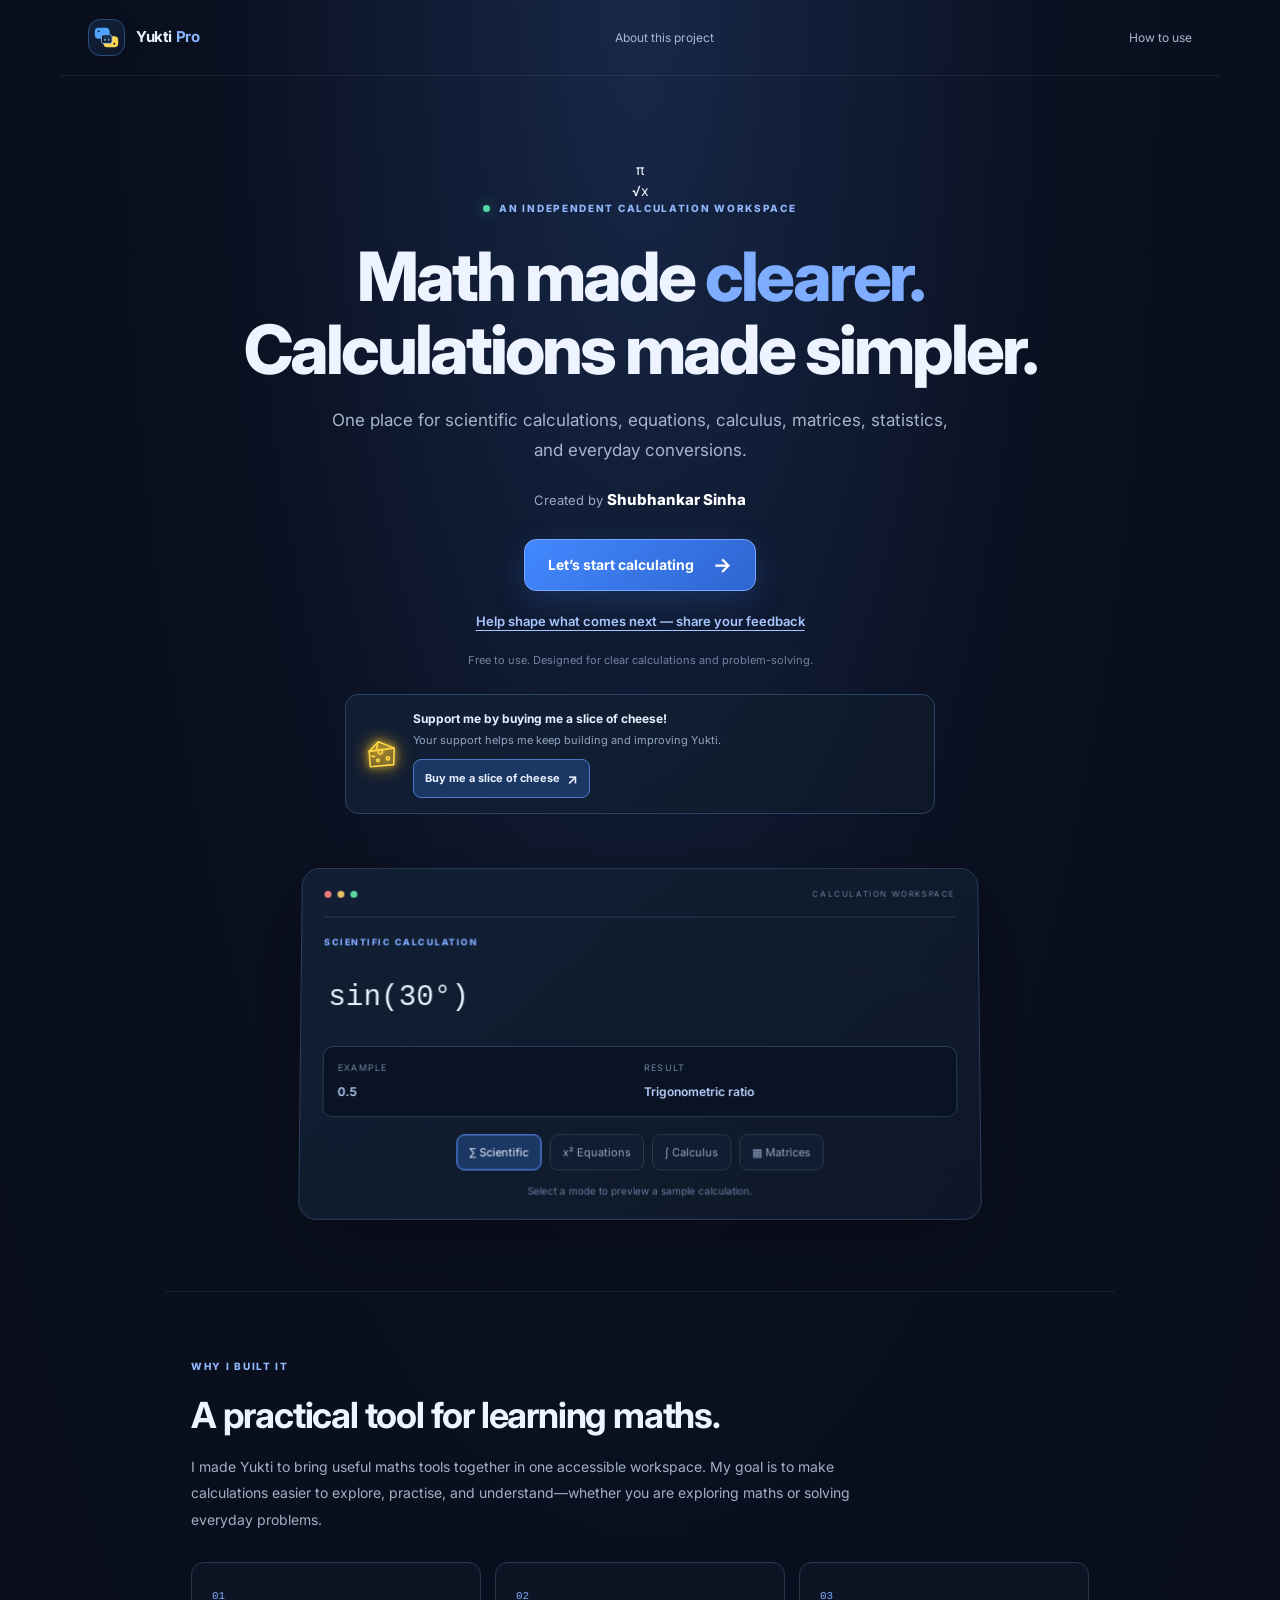
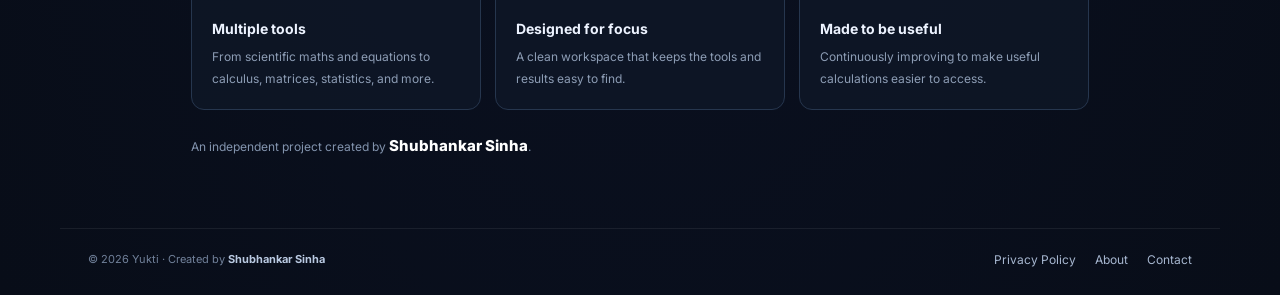
==== frontend/index.html @ e2b00ba2 "Rebrand website as Yukti" ====
<!doctype html>
<html lang="en">
<head>
<script async src="https://www.googletagmanager.com/gtm.js?id=GTM-MRTCPMST"></script>
<script>
  window.dataLayer = window.dataLayer || [];
  function gtag(){dataLayer.push(arguments);}
  gtag('js', new Date());
</script>

  <meta charset="utf-8">
  <meta name="viewport" content="width=device-width, initial-scale=1">
  <meta name="theme-color" content="#0b1020">
  <meta name="description" content="Yukti — a mathematics workspace with clear, step-by-step solutions.">
  <meta name="google-site-verification" content="RgC2Hb6HQYDUJrblJwoJY5KE3Y6QeeEOkPnwSNAw_0A" />
  <meta name="google-adsense-account" content="ca-pub-2614056710691283">
  <script async src="https://pagead2.googlesyndication.com/pagead/js/adsbygoogle.js?client=ca-pub-2614056710691283"
     crossorigin="anonymous"></script>
  <title>Yukti</title>
<script type="application/ld+json">
{
  "@context": "https://schema.org",
  "@type": "WebSite",
  "name": "Yukti",
  "alternateName": "Yukti",
  "url": "https://python-calculator-pro-site.onrender.com/"
}
</script>
  <link rel="stylesheet" href="./styles.css?v=feedback-1">
  <script src="./config.js" defer></script>
  <script src="./app.js?v=feedback-2" defer></script>
</head>
<body>
  <main class="home-page" id="home-page">
    <header class="home-nav">
      <a class="home-brand" href="#home-page" aria-label="Yukti home"><span class="home-brand-mark" aria-hidden="true"><svg viewBox="0 0 64 64" role="img"><path d="M12 7h18a10 10 0 0 1 10 10v8H26a6 6 0 0 0-6 6v4H12A10 10 0 0 1 2 25V17A10 10 0 0 1 12 7Z" fill="#4da3ff"/><circle cx="12" cy="16" r="2.4" fill="#0b1020"/><path d="M52 57H34a10 10 0 0 1-10-10v-8h14a6 6 0 0 0 6-6v-4h8a10 10 0 0 1 10 10v8a10 10 0 0 1-10 10Z" fill="#ffd34f"/><circle cx="52" cy="48" r="2.4" fill="#0b1020"/><rect x="19" y="25" width="27" height="22" rx="5" fill="#101b31" stroke="#8ac5ff" stroke-width="2"/><rect x="23" y="29" width="19" height="5" rx="1.5" fill="#19385d"/><path d="M26 38h4m-2-2v4m8-2h3m-1.5-1.5v3" stroke="#7ed8ff" stroke-width="1.8" stroke-linecap="round"/></svg></span><span>Yukti <b>Pro</b></span></a>
      <a class="home-nav-link" href="#about">About this project</a>
      <a class="home-nav-link" href="./how-to.html">How to use</a>
    </header>
    <section class="home-hero" aria-labelledby="home-title">
      <div class="home-orbit home-orbit-one" aria-hidden="true">π</div><div class="home-orbit home-orbit-two" aria-hidden="true">√x</div>
      <div class="home-eyebrow"><span></span> AN INDEPENDENT CALCULATION WORKSPACE</div>
      <h1 id="home-title">Math made <span>clearer.</span><br>Calculations made simpler.</h1>
      <p class="home-lead">One place for scientific calculations, equations, calculus, matrices, statistics, and everyday conversions.</p>
      <div class="home-creator">Created by <strong>Shubhankar Sinha</strong></div>
      <a class="home-start-button" href="#calculator" id="start-calculating">Let’s start calculating <span aria-hidden="true">→</span></a>
      <button class="home-feedback-link" type="button" data-open-feedback>Help shape what comes next — share your feedback</button>
      <p class="home-note">Free to use. Designed for clear calculations and problem-solving.</p>
      <aside class="home-support" aria-label="Support Yukti">
        <div class="support-symbol cheese-symbol" aria-hidden="true"><svg viewBox="0 0 64 64" focusable="false"><path d="M8 27 25 9l30 12-1 31-44 4-2-29Z"/><path d="m8 27 46-6M24 10l-2 12M13 36l5 1m15-9a4 4 0 1 0 0 .1m13 12a3 3 0 1 0 0 .1M27 44a2.5 2.5 0 1 0 0 .1"/></svg></div>
        <div><strong>Support me by buying me a slice of cheese!</strong><p>Your support helps me keep building and improving Yukti.</p><a class="support-link" href="https://buymeacoffee.com/Shubhankar_" target="_blank" rel="noopener noreferrer">Buy me a slice of cheese <span aria-hidden="true">↗</span></a></div>
      </aside>
      <div class="home-preview" aria-label="Examples of supported math tools">
        <div class="preview-top"><span></span><span></span><span></span><small>CALCULATION WORKSPACE</small></div>
        <div class="preview-mode-label" id="preview-mode-label">SCIENTIFIC CALCULATION</div>
        <div class="preview-equation" id="preview-equation" aria-live="polite">sin(30°)</div>
        <div class="preview-result"><span>EXAMPLE</span><span>RESULT</span><strong id="preview-answer">0.5</strong><strong id="preview-detail">Trigonometric ratio</strong></div>
        <div class="preview-tools" role="group" aria-label="Choose a maths example">
          <button type="button" class="preview-tool is-selected" data-preview="scientific" aria-pressed="true">∑ Scientific</button>
          <button type="button" class="preview-tool" data-preview="equations" aria-pressed="false">x² Equations</button>
          <button type="button" class="preview-tool" data-preview="calculus" aria-pressed="false">∫ Calculus</button>
          <button type="button" class="preview-tool" data-preview="matrices" aria-pressed="false">▦ Matrices</button>
        </div>
        <p class="preview-hint">Select a mode to preview a sample calculation.</p>
      </div>
    </section>
    <section class="home-about" id="about">
      <div class="home-section-label">WHY I BUILT IT</div>
      <h2>A practical tool for learning maths.</h2>
      <p>I made Yukti to bring useful maths tools together in one accessible workspace. My goal is to make calculations easier to explore, practise, and understand—whether you are exploring maths or solving everyday problems.</p>
      <div class="home-feature-row"><article><span>01</span><h3>Multiple tools</h3><p>From scientific maths and equations to calculus, matrices, statistics, and more.</p></article><article><span>02</span><h3>Designed for focus</h3><p>A clean workspace that keeps the tools and results easy to find.</p></article><article><span>03</span><h3>Made to be useful</h3><p>Continuously improving to make useful calculations easier to access.</p></article></div>
      <div class="home-author-note">An independent project created by <strong>Shubhankar Sinha</strong>.</div>
    </section>
    <footer class="home-footer"><span>© <span id="home-year">2026</span> Yukti · Created by <strong>Shubhankar Sinha</strong></span><nav aria-label="Site information"><a href="./privacy.html">Privacy Policy</a><a href="./about.html">About</a><a href="mailto:pythoncalculatorpro.contact@gmail.com">Contact</a></nav></footer>
  </main>
  <dialog class="feedback-dialog" id="feedback-dialog" aria-labelledby="feedback-title">
    <iframe name="feedback-submit-frame" id="feedback-submit-frame" title="Feedback submission" hidden></iframe>
    <form class="feedback-form" id="feedback-form" method="POST" action="https://formsubmit.co/shubhankarsinha24@gmail.com" target="feedback-submit-frame">
      <div class="feedback-dialog-heading">
        <div><p class="feedback-eyebrow">YOUR VOICE MATTERS</p><h2 id="feedback-title">Help make this calculator better.</h2><p>What worked well? What felt confusing? What should I improve next?</p></div>
        <button class="feedback-close" type="button" data-close-feedback aria-label="Close feedback form">×</button>
      </div>
      <label for="feedback-category">What is your feedback about?</label>
      <select id="feedback-category" name="category" required>
        <option value="General feedback">General feedback</option>
        <option value="Bug or calculation error">A bug or calculation error</option>
        <option value="Advanced Maths Studio">Advanced Maths Studio</option>
        <option value="Feature request">A feature I would like</option>
        <option value="Design and usability">Design or ease of use</option>
      </select>
      <label for="feedback-message">Your feedback</label>
      <textarea id="feedback-message" name="message" rows="5" maxlength="5000" placeholder="Tell me what happened or what would make the calculator more useful…" required></textarea>
      <label for="feedback-email">Your email (required, so I can follow up if needed)</label>
      <input id="feedback-email" name="email" type="email" maxlength="254" autocomplete="email" placeholder="you@example.com" required aria-required="true">
      <div class="feedback-honeypot" aria-hidden="true"><label for="feedback-company">Leave this field empty</label><input id="feedback-company" name="_honey" tabindex="-1" autocomplete="off">
      <input type="hidden" name="_subject" value="Yukti — feedback">
      <input type="hidden" name="_template" value="table">
      <input type="hidden" name="_captcha" value="false"></div>
      <p class="feedback-privacy">Your email is required so the project owner can contact you about a reported issue. Feedback is sent through FormSubmit to the project owner’s Gmail inbox. Please do not include passwords or sensitive personal information.</p>
      <p class="feedback-status" id="feedback-status" role="status" aria-live="polite"></p>
      <div class="feedback-actions"><button class="feedback-cancel" type="button" data-close-feedback>Cancel</button><button class="feedback-submit" type="submit">Send feedback <span aria-hidden="true">→</span></button></div>
    </form>
  </dialog>
  <div class="app-shell" id="calculator" aria-label="Calculator workspace">
    <div class="math-wallpaper" aria-hidden="true"><span>√2</span><span>π</span><span>∫ f(x) dx</span><span> E = mc²</span><span>∑ xᵢ</span><span>Δx → 0</span><span> a² + b²</span><span>∞</span><span>sin θ</span><span> lim</span><span>∂y/∂x</span><span>√(x² + 1)</span></div>
    <div class="mobile-scrim" data-close-drawer hidden></div>
    <aside class="sidebar" id="sidebar" aria-label="Calculator tools">
      <a class="brand" href="#" aria-label="Yukti dashboard">
        <span class="brand-mark" aria-hidden="true"><svg viewBox="0 0 64 64"><path d="M12 7h18a10 10 0 0 1 10 10v8H26a6 6 0 0 0-6 6v4H12A10 10 0 0 1 2 25V17A10 10 0 0 1 12 7Z" fill="#4da3ff"/><circle cx="12" cy="16" r="2.4" fill="#0b1020"/><path d="M52 57H34a10 10 0 0 1-10-10v-8h14a6 6 0 0 0 6-6v-4h8a10 10 0 0 1 10 10v8a10 10 0 0 1-10 10Z" fill="#ffd34f"/><circle cx="52" cy="48" r="2.4" fill="#0b1020"/><rect x="19" y="25" width="27" height="22" rx="5" fill="#101b31" stroke="#8ac5ff" stroke-width="2"/><rect x="23" y="29" width="19" height="5" rx="1.5" fill="#19385d"/><path d="M26 38h4m-2-2v4m8-2h3m-1.5-1.5v3" stroke="#7ed8ff" stroke-width="1.8" stroke-linecap="round"/></svg></span>
        <span class="brand-copy"><strong>Yukti</strong><small>MATH WORKSPACE</small></span>
      </a>
      <div class="nav-label">WORKSPACE</div>
      <nav class="tool-nav" aria-label="Calculator tools">
        <button class="nav-item is-active" type="button" data-tool="Scientific Calculator"><span class="nav-icon nav-icon-calculator" aria-hidden="true"><svg viewBox="0 0 24 24"><rect x="4" y="2.5" width="16" height="19" rx="3" fill="none" stroke="currentColor" stroke-width="1.7"/><rect x="7" y="5.5" width="10" height="4" rx="1" fill="currentColor" opacity=".25"/><path d="M8 13h2m-1-1v2m5-1h2M8 17h2m4 0h2" stroke="currentColor" stroke-width="1.6" stroke-linecap="round"/></svg></span><span>Scientific Calculator</span></button>
        <button class="nav-item" type="button" data-tool="Equations"><span class="nav-icon">x²</span><span>Equations</span></button>
        <button class="nav-item" type="button" data-tool="Advanced Maths Studio"><span class="nav-icon">⌁</span><span>Advanced Maths Studio</span></button>
        <button class="nav-item" type="button" data-tool="Calculus"><span class="nav-icon">∫</span><span>Calculus</span></button>
        <button class="nav-item" type="button" data-tool="Matrix Calculator"><span class="nav-icon">▦</span><span>Matrix Calculator</span></button>
        <button class="nav-item" type="button" data-tool="Statistics"><span class="nav-icon">▥</span><span>Statistics</span></button>
        <button class="nav-item" type="button" data-tool="Probability & Combinatorics"><span class="nav-icon">◷</span><span>Probability &amp; Combinatorics</span></button>
        <button class="nav-item" type="button" data-tool="Unit Converter"><span class="nav-icon">⇄</span><span>Unit Converter</span></button>
        <button class="nav-item" type="button" data-tool="Finance & Loan EMI"><span class="nav-icon">₹</span><span>Finance &amp; Loan EMI</span></button>
        <button class="nav-item" type="button" data-tool="Discount & GST Calculator"><span class="nav-icon">%</span><span>Discount &amp; GST Calculator</span></button>
        <button class="nav-item" type="button" data-tool="BMI Calculator"><span class="nav-icon">⌁</span><span>BMI Calculator</span></button>
        <button class="nav-item" type="button" data-tool="Date Calculator"><span class="nav-icon">▦</span><span>Date Calculator</span></button>
      </nav>
      <a class="nav-item" href="./how-to.html" target="_blank" rel="noopener noreferrer"><span class="nav-icon" aria-hidden="true">?</span><span>How to use · Instructions</span></a>
      <button class="nav-item feedback-nav-item" type="button" data-open-feedback><span class="nav-icon" aria-hidden="true">✦</span><span>Share feedback</span></button>
      <div class="sidebar-support" aria-label="Support this website"><strong><span class="sidebar-cheese" aria-hidden="true"><svg viewBox="0 0 64 64" focusable="false"><path d="M8 27 25 9l30 12-1 31-44 4-2-29Z"/><path d="m8 27 46-6M24 10l-2 12M13 36l5 1m15-9a4 4 0 1 0 0 .1m13 12a3 3 0 1 0 0 .1M27 44a2.5 2.5 0 1 0 0 .1"/></svg></span> Support me</strong><span>Buy me a slice of cheese!</span><a href="https://buymeacoffee.com/Shubhankar_" target="_blank" rel="noopener noreferrer">Buy a slice of cheese ↗</a></div>
      <div class="creator-credit" aria-label="Website creator"><span>MADE BY</span><strong>Shubhankar Sinha</strong></div>
      <div class="sidebar-footer"><span class="status-dot"></span><span>Workspace ready</span><span class="version">v1.0</span></div>
    </aside>
    <main class="main-column">
      <header class="topbar">
        <div class="topbar-leading">
          <button class="icon-button menu-button" type="button" data-open-drawer aria-label="Open tool navigation" aria-expanded="false">☰</button>
          <div class="breadcrumbs"><span>Workspace</span><span class="crumb-separator">/</span><strong id="page-title">Scientific Calculator</strong></div>
        </div>
        <div class="topbar-actions">
            <button class="topbar-feedback-button" type="button" data-open-feedback>Feedback</button>
          <span class="api-status" id="api-status" role="status" aria-live="polite"><span class="status-dot status-dot-muted"></span><span>Checking API…</span></span>
          <div class="avatar" aria-label="Yukti">Y</div>
        </div>
      </header>
      <div class="workspace-content">
        <section class="workspace-heading">
          <div><div class="eyebrow">CALCULATION WORKSPACE</div><h1 id="workspace-title">Scientific Calculator</h1><p id="workspace-subtitle">A precise space for everyday maths and advanced expressions.</p></div>
          <div class="angle-toggle" id="angle-toggle" role="group" aria-label="Angle unit">
            <button type="button" class="angle-option is-selected" aria-pressed="true" data-angle="DEG">DEG</button>
            <button type="button" class="angle-option" aria-pressed="false" data-angle="RAD">RAD</button>
          </div>
        </section>
        <div id="tool-workspace" class="tool-workspace"></div>
        <footer class="workspace-footer"><span>Yukti</span><span>Calculations are handled by the Python API.</span></footer>
      </div>
    </main>
  </div>
</body>
</html>
---- frontend/styles.css ----
@import url('https://fonts.googleapis.com/css2?family=DM+Mono:wght@400;500&family=Inter:wght@400;500;600;700;800&display=swap');
:root{color-scheme:dark;--bg:#090e1a;--sidebar:#0c1221;--panel:#10192a;--panel-raised:#141f33;--line:#202c40;--line-soft:#1a2639;--text:#edf3ff;--muted:#8b9ab2;--subtle:#61718b;--blue:#4f8cff;--blue-bright:#69a0ff;--blue-wash:rgba(79,140,255,.13);--green:#49d6a0;--radius:16px;--sidebar-width:276px}
*{box-sizing:border-box}html{min-width:320px;background:var(--bg)}body{margin:0;background:var(--bg);color:var(--text);font-family:Inter,ui-sans-serif,system-ui,-apple-system,sans-serif;font-size:14px;line-height:1.5}button,a{-webkit-tap-highlight-color:transparent}button{font:inherit}.app-shell{min-height:100vh}.sidebar{position:fixed;z-index:30;inset:0 auto 0 0;width:var(--sidebar-width);display:flex;flex-direction:column;background:var(--sidebar);border-right:1px solid var(--line);padding:23px 14px 13px}.brand{display:flex;align-items:center;gap:12px;padding:0 10px 25px;color:inherit;text-decoration:none}.brand-mark{width:39px;height:39px;display:grid;place-items:center;border-radius:12px;background:linear-gradient(145deg,#347cf4,#2454bd);box-shadow:0 6px 20px #2256b833;color:#fff;font-size:27px;font-weight:700}.brand-mark span{transform:translateY(-1px)}.brand-copy{display:flex;flex-direction:column;gap:2px}.brand-copy strong{font-size:14px;letter-spacing:-.35px}.brand-copy small{color:var(--blue-bright);font-size:9px;letter-spacing:1.8px;font-weight:800}.nav-label{padding:4px 12px 11px;color:#64748e;font-size:10px;font-weight:800;letter-spacing:1.5px}.tool-nav{display:flex;flex-direction:column;gap:3px;overflow:auto;scrollbar-width:thin;scrollbar-color:#263550 transparent;padding-bottom:10px}.nav-item{display:flex;align-items:center;gap:12px;width:100%;min-height:39px;padding:8px 11px;border:1px solid transparent;border-radius:9px;background:transparent;color:#9baac0;text-align:left;cursor:pointer;font-size:12px;font-weight:500;transition:background .16s,color .16s,border-color .16s}.nav-item:hover{background:#121d30;color:var(--text)}.nav-item.is-active{background:var(--blue-wash);border-color:#315da044;color:#8bb5ff}.nav-icon{display:inline-grid;place-items:center;flex:0 0 20px;width:20px;color:#8295b2;font-family:"DM Mono",monospace;font-size:13px;font-weight:500}.nav-item.is-active .nav-icon{color:var(--blue-bright)}.creator-credit{display:flex;flex-direction:column;gap:2px;margin:2px 4px 0;padding:11px 10px 12px;border-top:1px solid var(--line-soft)}.creator-credit span{color:#64748e;font-size:8px;font-weight:800;letter-spacing:1.5px}.creator-credit strong{color:#c5d5ee;font-size:11px;font-weight:600;letter-spacing:.1px}.sidebar-footer{display:flex;align-items:center;gap:8px;margin-top:auto;padding:15px 10px 5px;border-top:1px solid var(--line);color:#7f90aa;font-size:11px}.status-dot{display:inline-block;width:7px;height:7px;flex:0 0 7px;border-radius:50%;background:var(--green);box-shadow:0 0 0 3px #49d6a015}.status-dot-muted{background:#d9a858;box-shadow:0 0 0 3px #d9a85818}.version{margin-left:auto;color:#52627b;font-family:"DM Mono",monospace;font-size:10px}.main-column{min-height:100vh;margin-left:var(--sidebar-width)}.topbar{height:70px;display:flex;align-items:center;justify-content:space-between;gap:18px;padding:0 34px;border-bottom:1px solid var(--line);background:#0b1120cc}.topbar-leading,.topbar-actions{display:flex;align-items:center;gap:16px}.breadcrumbs{display:flex;align-items:center;gap:10px;color:#8291a9;font-size:12px}.breadcrumbs strong{color:#e0e9f8;font-weight:600}.crumb-separator{color:#40516b}.topbar-actions{gap:17px}.api-status{display:flex;align-items:center;gap:9px;color:#8798b2;font-size:11px}.avatar{display:grid;place-items:center;width:32px;height:32px;border:1px solid #34568a;border-radius:50%;background:#182947;color:#9dc0ff;font-size:10px;font-weight:800}.icon-button{display:none;place-items:center;width:38px;height:38px;border:1px solid var(--line);border-radius:10px;background:var(--panel);color:var(--text);cursor:pointer}.workspace-content{max-width:1510px;margin:0 auto;padding:34px 34px 20px}.workspace-heading{display:flex;align-items:center;justify-content:space-between;gap:20px;margin-bottom:25px}.eyebrow{margin-bottom:7px;color:var(--blue-bright);font-size:9px;font-weight:800;letter-spacing:1.8px}.workspace-heading h1{margin:0;font-size:clamp(23px,2.1vw,30px);line-height:1.25;letter-spacing:-1px;font-weight:700}.workspace-heading p{margin:8px 0 0;color:var(--muted);font-size:12px}.angle-toggle{display:flex;align-items:center;gap:3px;padding:4px;border:1px solid var(--line);border-radius:10px;background:#0d1524}.angle-option{min-width:52px;padding:8px 11px;border:0;border-radius:7px;background:transparent;color:#8191ab;font-size:10px;font-weight:800;letter-spacing:.4px;cursor:pointer}.angle-option.is-selected{background:#1b3155;color:#8db6ff;box-shadow:inset 0 0 0 1px #2a4e82}.workspace-grid{display:grid;grid-template-columns:minmax(0,1fr) 285px;align-items:start;gap:19px}.panel{border:1px solid var(--line);border-radius:var(--radius);background:var(--panel);box-shadow:0 12px 35px #0000000c}.calculator-card{overflow:hidden}.display-area{min-height:205px;padding:23px 25px 20px;background:linear-gradient(145deg,#121d31 0%,#101827 80%)}.display-topline,.keypad-toolbar{display:flex;align-items:center;justify-content:space-between;gap:12px;color:#7385a2;font-size:9px;font-weight:800;letter-spacing:1.3px}.keyboard-hint{font-size:10px;font-weight:500;letter-spacing:0;color:#657791}.keyboard-hint kbd{padding:3px 5px;border:1px solid #34445c;border-radius:4px;background:#19263b;color:#a4b5cd;font-family:"DM Mono",monospace;font-size:9px}.expression-placeholder{min-height:54px;display:flex;align-items:center;justify-content:flex-end;padding:14px 0 9px;color:#7f8fa9;font-family:"DM Mono",monospace;font-size:clamp(17px,2vw,22px);text-align:right}.display-divider{height:1px;background:#25344b}.answer-label{margin-top:14px;color:#7586a2;font-size:9px;font-weight:800;letter-spacing:1.4px}.answer-placeholder{margin-top:3px;color:#e5edfc;font-size:21px;font-weight:600;letter-spacing:-.5px}.steps-placeholder{margin-top:7px;color:#657791;font-size:10px}.keypad-toolbar{padding:18px 22px 12px}.keypad-note{color:#536580;font-size:9px;font-weight:500;letter-spacing:0}.keypad{display:grid;grid-template-columns:repeat(5,minmax(0,1fr));gap:8px;padding:0 21px 20px}.key{min-width:0;height:45px;border:1px solid #25334a;border-radius:9px;background:#151f31;color:#d8e3f5;font-family:"DM Mono",monospace;font-size:14px;cursor:default;transition:border-color .15s,background .15s}.key-function{background:#111d31;color:#91b5f2;font-size:12px}.key-operator{background:#19263b;color:#a9c2e9}.key-equals{border-color:#427cf0;background:#3476ef;color:#fff;font-size:18px;box-shadow:0 5px 14px #3476ef2b}.shell-note{margin:0;padding:0 22px 18px;color:#60718b;font-size:10px}.history-card{min-height:325px;padding:20px 18px 14px;display:flex;flex-direction:column}.panel-heading{display:flex;align-items:center;justify-content:space-between;gap:12px}.panel-heading h2{margin:0;font-size:15px;font-weight:700;letter-spacing:-.3px}.panel-heading p{margin:4px 0 0;color:var(--muted);font-size:11px}.history-count{display:grid;place-items:center;min-width:25px;height:25px;padding:0 7px;border:1px solid #26364e;border-radius:8px;background:#17243a;color:#91b6fa;font-family:"DM Mono",monospace;font-size:10px}.history-empty{display:flex;flex:1;min-height:230px;align-items:center;justify-content:center;flex-direction:column;text-align:center;padding:20px 10px}.history-empty-icon{display:grid;place-items:center;width:43px;height:43px;margin-bottom:14px;border:1px solid #2a3b55;border-radius:14px;background:#162238;color:#86a9e8;font-size:24px}.history-empty strong{font-size:12px;font-weight:600}.history-empty p{max-width:190px;margin:7px 0 0;color:#71819a;font-size:10px;line-height:1.7}.history-footer{display:flex;align-items:center;justify-content:space-between;gap:8px;padding-top:13px;border-top:1px solid var(--line);color:#63748d;font-size:9px}.text-button{border:0;background:transparent;color:#7485a0;font-size:10px}.text-button:disabled{opacity:.6}.workspace-footer{display:flex;justify-content:space-between;gap:14px;padding:22px 2px 5px;color:#53637c;font-size:10px}.mobile-scrim[hidden]{display:none}.mobile-scrim{position:fixed;z-index:25;inset:0;background:#020611b8;backdrop-filter:blur(3px)}button:focus-visible,a:focus-visible{outline:2px solid var(--blue-bright);outline-offset:3px}
@media(min-width:1500px){.workspace-content{padding-top:42px}.workspace-grid{grid-template-columns:minmax(0,1fr) 305px;gap:22px}.key{height:49px}}
@media(max-width:1150px){:root{--sidebar-width:250px}.workspace-content{padding:27px 23px 18px}.topbar{padding:0 23px}.workspace-grid{grid-template-columns:minmax(0,1fr) 255px;gap:14px}.display-area{padding:20px}.keypad{gap:6px;padding-right:16px;padding-left:16px}.key{height:42px}.history-card{padding:18px 14px 13px}}
@media(max-width:900px){.sidebar{transform:translateX(-102%);transition:transform .22s ease;box-shadow:20px 0 55px #0007}.sidebar.is-open{transform:translateX(0)}.main-column{margin-left:0}.menu-button{display:grid}.topbar{height:64px;padding:0 20px}.workspace-content{max-width:780px;padding:27px 20px 18px}.workspace-grid{grid-template-columns:minmax(0,1fr)}.history-card{min-height:unset}.history-empty{min-height:145px}.api-status span:last-child{display:none}}
@media(max-width:520px){.topbar{padding:0 14px}.topbar-leading,.topbar-actions{gap:10px}.breadcrumbs{gap:7px;font-size:11px}.breadcrumbs>span:first-child,.crumb-separator{display:none}.avatar{width:29px;height:29px}.workspace-content{padding:23px 12px 14px}.workspace-heading{align-items:flex-start;gap:12px;margin-bottom:18px}.workspace-heading h1{font-size:23px}.workspace-heading p{max-width:245px;font-size:11px;line-height:1.6}.angle-toggle{flex-shrink:0;padding:3px}.angle-option{min-width:39px;padding:8px 7px;font-size:9px}.display-area{min-height:190px;padding:17px 15px}.expression-placeholder{min-height:51px;font-size:18px}.answer-placeholder{font-size:19px}.keyboard-hint{font-size:0}.keyboard-hint kbd{font-size:9px}.keypad-toolbar{padding:15px 14px 11px}.keypad{gap:6px;padding:0 12px 15px}.key{height:43px;border-radius:8px;font-size:13px}.key-function{font-size:11px}.shell-note{padding:0 13px 15px;font-size:9px}.history-card{padding:16px 14px 12px}.workspace-footer{flex-direction:column;gap:4px;padding-top:18px}.sidebar{width:min(300px,86vw)}}
@media(prefers-reduced-motion:reduce){*,*::before,*::after{scroll-behavior:auto!important;transition:none!important;animation:none!important}}
/* Phase 3: functional calculator controls and history */
.expression-input{display:block;width:100%;min-height:54px;margin:10px 0 12px;padding:8px 0;border:0;outline:0;background:transparent;color:#edf3ff;font-family:"DM Mono",monospace;font-size:clamp(18px,2vw,23px);text-align:right;caret-color:var(--blue-bright)}
.expression-input::placeholder{color:#62748f;opacity:1}.expression-input:focus-visible{outline:1px solid #3f70b9;outline-offset:5px;border-radius:3px}.expression-input[aria-invalid=true]{color:#ff9aab}
.expression-error{margin:0 0 12px;color:#ff9aab;font-size:11px;line-height:1.6;text-align:right}.expression-error[hidden],.result-details[hidden]{display:none}
.answer-output{margin-top:4px;color:#edf3ff;font-size:clamp(22px,2.4vw,29px);font-weight:700;letter-spacing:-.7px;overflow-wrap:anywhere}.answer-output.is-loading{color:#8eb5ff;opacity:.8}
.result-details{margin-top:11px;border-top:1px solid #26354b;padding-top:9px;color:#9aabc4;font-size:10px}.result-details summary{width:max-content;max-width:100%;color:#8db5ff;cursor:pointer;font-weight:600}.result-details dl{display:grid;gap:6px;margin:10px 0 0}.result-details dl>div{display:flex;justify-content:space-between;gap:14px}.result-details dt{color:#7c8da7}.result-details dd{margin:0;color:#d5e1f3;text-align:right;overflow-wrap:anywhere}
.history-list{display:flex;flex-direction:column;flex:1;min-height:0}.history-list .history-empty{flex:1}.history-entry{padding:14px 0;border-bottom:1px solid var(--line-soft)}.history-expression{display:block;width:100%;padding:0;border:0;background:transparent;color:#91a4c0;font-family:"DM Mono",monospace;font-size:11px;text-align:left;overflow-wrap:anywhere;cursor:pointer}.history-expression:hover{color:#b5d0ff}.history-result{margin-top:5px;color:#edf3ff;font-size:16px;font-weight:600;overflow-wrap:anywhere}.history-meta{display:flex;align-items:center;justify-content:space-between;gap:7px;margin-top:8px;color:#64758e;font-size:9px}.history-actions{display:flex;align-items:center;gap:8px}.history-action{padding:2px 0;border:0;background:transparent;color:#8eabdc;font-size:9px;cursor:pointer}.history-action:hover{color:#c0d6ff}.history-action:focus-visible{outline:1px solid var(--blue-bright);outline-offset:2px}.history-footer .text-button:not(:disabled){color:#9bbcff;cursor:pointer}.history-footer .text-button:not(:disabled):hover{color:#d2e1ff}
@media(max-width:520px){.expression-input{font-size:18px}.answer-output{font-size:22px}.history-entry{padding:12px 0}}


/* Phase 4: API-backed tool workspaces */
[hidden]{display:none!important}
.tool-workspace{min-width:0}
.tool-grid{grid-template-columns:minmax(0,1.1fr) minmax(280px,.9fr);align-items:start;gap:19px}
.tool-card,.result-card{padding:22px;min-width:0}
.tool-card-heading{padding-bottom:18px;border-bottom:1px solid var(--line)}
.tool-card-heading h2,.result-card h2{margin:0;font-size:16px;letter-spacing:-.3px}
.tool-card-heading p{margin:7px 0 0;color:var(--muted);font-size:11px;line-height:1.7}
.tool-form{display:flex;flex-direction:column;gap:16px;padding-top:18px}
.form-section{min-width:0;margin:0;padding:0;border:0}
.form-section h3,.history-mini h3{margin:0 0 12px;color:#9aacc6;font-size:10px;font-weight:800;letter-spacing:1.2px;text-transform:uppercase}
.field-grid{display:grid;grid-template-columns:repeat(2,minmax(0,1fr));gap:14px}
.field{display:flex;flex-direction:column;gap:7px;min-width:0;color:#9cacc3;font-size:11px}
.field[hidden]{display:none!important}
.field-label{color:#aab9cf;font-size:11px;font-weight:600}
.field input,.field select,.field textarea{width:100%;min-width:0;min-height:41px;padding:10px 11px;border:1px solid #2b3b54;border-radius:8px;background:#0c1423;color:#e7eefb;font:12px "DM Mono",monospace;outline:none}
.field textarea{resize:vertical;line-height:1.6}
.field input:focus,.field select:focus,.field textarea:focus{border-color:#4c83e8;box-shadow:0 0 0 3px #3476ef20}
.field input::placeholder,.field textarea::placeholder{color:#586a85}
.field-help{color:#647791;font-size:10px;line-height:1.6}
.form-actions{display:flex;align-items:center;gap:10px;padding-top:3px}
.primary-button,.secondary-button{min-height:38px;padding:10px 15px;border:1px solid #3e77e2;border-radius:8px;background:#3476ef;color:#fff;font-size:11px;font-weight:700;cursor:pointer}
.primary-button:hover{background:#4382f5}.primary-button:disabled{opacity:.6;cursor:wait}
.secondary-button{border-color:#30415c;background:#17243a;color:#a9c4f3}.secondary-button:hover{background:#20324f}
.result-card{min-height:220px}
.result-body{padding-top:18px;color:#9eafc7;font-size:12px;line-height:1.7;overflow-wrap:anywhere}
.result-json{max-width:100%;margin:0 0 14px;padding:14px;border:1px solid #25364e;border-radius:9px;background:#0b1321;color:#d5e3f7;white-space:pre-wrap;overflow-wrap:anywhere;font:11px/1.7 "DM Mono",monospace}
.result-error{padding:12px;border:1px solid #743b50;border-radius:8px;background:#321b2a;color:#ffb4c1;font-size:11px;line-height:1.7}
.graph-figure{margin:0 0 16px;padding:10px;border:1px solid #293a53;border-radius:9px;background:#0a1220}
.graph-controls{display:flex;justify-content:flex-end;align-items:center;gap:6px;margin:0 0 8px}
.graph-control-button{min-width:36px;min-height:34px;padding:5px 10px;border:1px solid #344966;border-radius:7px;background:#111e31;color:#dce8fb;font:600 13px/1.2 system-ui,sans-serif;cursor:pointer;touch-action:manipulation}
.graph-control-button:focus-visible{outline:2px solid #6ea3ff;outline-offset:2px}
.graph-figure svg{display:block;width:100%;height:auto;max-height:330px;touch-action:none;cursor:grab;user-select:none;-webkit-user-select:none}
.graph-figure svg:active{cursor:grabbing}
.graph-grid{stroke:#26344a;stroke-width:1}.graph-axis{stroke:#647995;stroke-width:1.2}.graph-curve{fill:none;stroke:#6ea3ff;stroke-width:2.5;stroke-linejoin:round;stroke-linecap:round}
.graph-figure figcaption{padding:7px 3px 0;color:#7486a1;font-size:10px}
.history-mini{margin-top:20px;padding-top:17px;border-top:1px solid var(--line)}
.history-mini-row{display:flex;align-items:start;justify-content:space-between;gap:12px;padding:9px 0;border-bottom:1px solid var(--line-soft)}
.history-expression{max-width:70%;border:0;background:transparent;color:#9bb7e8;text-align:left;overflow-wrap:anywhere;cursor:pointer;font:10px/1.5 "DM Mono",monospace}
.history-mini-row strong{color:#e1ebfa;font-size:11px;text-align:right;overflow-wrap:anywhere}
.muted{color:#687b96;font-size:11px}
.scientific-display .field{width:100%}.scientific-display .field input{text-align:right;font-size:17px;min-height:54px}
.functional-keypad{grid-template-columns:repeat(5,minmax(0,1fr));gap:7px;padding:0;margin:0}
.functional-keypad .key{height:42px;cursor:pointer}
.functional-keypad .key:hover{border-color:#416cb0;background:#1c2d48}
.tool-card .tool-form .keypad{padding-bottom:0}
@media(max-width:1100px){.tool-grid{grid-template-columns:minmax(0,1fr)}.result-card{min-height:160px}}
@media(max-width:600px){.tool-card,.result-card{padding:16px}.field-grid{grid-template-columns:minmax(0,1fr);gap:12px}.functional-keypad{gap:5px}.functional-keypad .key{height:40px;font-size:12px}.tool-card-heading h2,.result-card h2{font-size:15px}}

/* Phase 5: labelled graph axes and equation graph presentation */
.graph-figure{margin:18px 0 8px;padding:12px;border:1px solid var(--line);border-radius:12px;background:rgba(5,10,20,.35);overflow:hidden}
.graph-figure svg{display:block;width:100%;height:auto;min-height:220px}
.graph-grid{stroke:var(--line);stroke-width:1}
.graph-axis{stroke:var(--muted);stroke-width:1.25}
.graph-curve{fill:none;stroke:var(--blue-bright);stroke-width:2.5;stroke-linecap:round;stroke-linejoin:round}
.graph-label{fill:var(--muted);font-size:11px}
.graph-axis-title{fill:var(--text);font-size:12px;font-weight:600}
.graph-figure figcaption{margin-top:8px;color:var(--muted);font-size:12px}
.equation-graph-section{margin-top:20px;padding-top:16px;border-top:1px solid var(--line)}
.equation-graph-section h3{margin:0 0 4px;font-size:16px}
.equation-graph-section .field-help{margin:0 0 10px}

/* Phase 6: structured result summaries */
.result-summary-title{margin:0 0 12px;color:var(--text);font-size:14px;font-weight:700}
.result-summary-message{margin:0 0 12px;color:var(--muted);font-size:12px}
.result-primary-value{margin:0 0 14px;color:var(--blue-bright);font:600 24px/1.35 "DM Mono",monospace;overflow-wrap:anywhere}
.result-expression{margin:0 0 14px;padding:15px;border:1px solid var(--line);border-radius:9px;background:#0b1321;color:var(--text);font:500 15px/1.8 "DM Mono",monospace;overflow-wrap:anywhere}
.result-value-row,.root-result{display:flex;justify-content:space-between;align-items:flex-start;gap:16px;padding:10px 0;border-bottom:1px solid var(--line-soft)}
.result-value-label,.root-result span{color:var(--muted);font-size:11px;text-transform:capitalize}
.result-value-content,.root-result strong{color:var(--text);font-size:12px;text-align:right;overflow-wrap:anywhere}
.result-raw-details,.result-nested{margin:12px 0;color:var(--muted);font-size:11px}
.result-raw-details summary,.result-nested summary{cursor:pointer;color:#9bb7e8;font-weight:600}
.result-raw-details .result-json,.result-nested pre{margin-top:10px;max-height:320px;overflow:auto}
@media(max-width:600px){.result-primary-value{font-size:21px}.result-value-row,.root-result{gap:10px}}

/* Readable mathematical working and graph status */
.solution-steps{margin:18px 0;padding:14px 16px;border:1px solid var(--line);border-radius:12px;background:rgba(5,10,20,.28)}
.solution-steps h3,.graph-result-heading{margin:0 0 10px;color:var(--text);font-size:13px;font-weight:700}
.solution-steps ol{margin:0;padding-left:22px;display:grid;gap:9px;color:var(--muted)}
.solution-steps li{padding-left:3px;line-height:1.7;overflow-wrap:anywhere}
.graph-result-heading{margin-top:8px}
.graph-figure svg{min-width:0;min-height:220px}
@media(max-width:600px){.graph-figure{padding:6px}.graph-figure svg{min-height:180px}.solution-steps{padding:12px}}

.system-solution{margin:12px 0;padding:12px;border:1px solid var(--line);border-radius:10px;background:rgba(5,10,20,.2)}
.system-solution h4{margin:0 0 8px;color:var(--text);font-size:12px}

/* Touch-friendly mathematical keypad; math fields suppress the device keyboard. */
.math-keypad{display:grid;grid-template-columns:repeat(5,minmax(0,1fr));gap:7px;margin:16px 0;padding:12px;border:1px solid var(--line);border-radius:14px;background:rgba(5,10,20,.35)}
.math-key{min-height:42px;border:1px solid var(--line);border-radius:9px;background:var(--panel,#111b2c);color:var(--text);font:600 15px/1.2 inherit;touch-action:manipulation;cursor:pointer}
.math-key:active{background:var(--blue-bright);color:white}
.math-key[data-math-key="CLEAR"],.math-key[data-math-key="BACKSPACE"]{font-size:12px}
.form-section[hidden],.field[hidden]{display:none!important}
@media(min-width:700px){.math-keypad{grid-template-columns:repeat(8,minmax(0,1fr))}}


/* Refined shared mathematical keypad */
.keypad-page-switcher{display:flex;gap:.5rem;margin:.75rem 0 .6rem}
.keypad-page-button{flex:1;min-height:42px;border:1px solid var(--border-color,#293449);border-radius:12px;background:var(--surface-2,#151e30);color:var(--text-color,#e7edf8);font-weight:700}
.keypad-page-button[aria-pressed="true"]{background:var(--accent,#326fe5);border-color:transparent;color:#fff}
.math-keypad-keys{display:grid;grid-template-columns:repeat(5,minmax(0,1fr));gap:.5rem}
.math-keypad-keys .math-key{min-width:0;min-height:48px;padding:.45rem .2rem;border:1px solid var(--border-color,#293449);border-radius:12px;background:var(--surface-2,#151e30);color:var(--text-color,#e7edf8);font-size:1rem;font-weight:600;box-shadow:0 2px 0 rgba(0,0,0,.12);transition:background .12s,transform .12s}
.math-keypad-keys .math-key:active{transform:translateY(1px);background:var(--accent,#326fe5);color:#fff}
@media(max-width:420px){.math-keypad-keys{gap:.35rem}.math-keypad-keys .math-key{min-height:44px;font-size:.92rem}}


/* Equation workspace: give the form and math keypad the full available width. */
.equations-tool-grid{grid-template-columns:minmax(0,1fr)!important;align-items:start}
.equations-tool-grid>.tool-card,.equations-tool-grid>.result-card{width:100%;min-width:0}
.equations-tool-grid .math-keypad{display:block;width:100%;min-width:0}
.equations-tool-grid .keypad-page-switcher{display:flex;gap:8px;flex-wrap:wrap}
.equations-tool-grid .keypad-page-button{flex:1 1 150px;min-width:0}
.equations-tool-grid .math-keypad-keys{grid-template-columns:repeat(6,minmax(0,1fr));gap:8px}
.equations-tool-grid .math-keypad-keys .math-key{width:100%;min-width:0;min-height:48px;padding:8px 4px;font-size:15px;overflow-wrap:anywhere}
.equations-tool-grid .field input,.equations-tool-grid .field select,.equations-tool-grid .field textarea{min-height:48px;font-size:14px}
.equations-tool-grid .field textarea{min-height:100px}
.equations-tool-grid .form-actions .primary-button{min-width:140px;min-height:44px;font-size:13px}
@media(min-width:900px){
  .equations-tool-grid .math-keypad-keys{grid-template-columns:repeat(8,minmax(0,1fr))}
  .equations-tool-grid .field-grid{grid-template-columns:repeat(2,minmax(0,1fr))}
}
@media(max-width:480px){
  .equations-tool-grid .math-keypad-keys{grid-template-columns:repeat(4,minmax(0,1fr));gap:6px}
  .equations-tool-grid .math-keypad-keys .math-key{min-height:44px;font-size:14px}
}


/* Motion polish: subtle, fast, and respectful of reduced-motion preferences. */
@keyframes workspace-enter{from{opacity:0;transform:translateY(9px)}to{opacity:1;transform:translateY(0)}}
@keyframes panel-enter{from{opacity:0;transform:translateY(7px) scale(.995)}to{opacity:1;transform:translateY(0) scale(1)}}
@keyframes credit-enter{from{opacity:0;transform:translateY(4px)}to{opacity:1;transform:translateY(0)}}
.workspace-heading{animation:workspace-enter .38s cubic-bezier(.2,.75,.25,1) both}
.tool-workspace>.tool-grid,.tool-workspace>.panel,.tool-workspace>.workspace-grid{animation:panel-enter .32s cubic-bezier(.2,.75,.25,1) both}
.tool-card,.result-card,.calculator-card,.history-card{transition:border-color .2s ease,box-shadow .2s ease,transform .2s ease}
.tool-card:hover,.result-card:hover,.calculator-card:hover,.history-card:hover{border-color:#2b3c56;box-shadow:0 14px 34px #00000018}
.nav-item{transition:background .18s ease,color .18s ease,border-color .18s ease,transform .18s ease}
.nav-item:hover{transform:translateX(2px)}
.primary-button,.secondary-button,.key,.math-key,.keypad-page-button,.angle-option,.icon-button{transition:background .16s ease,border-color .16s ease,color .16s ease,box-shadow .16s ease,transform .16s ease}
.primary-button:hover,.secondary-button:hover,.key:hover,.math-key:hover,.keypad-page-button:hover,.icon-button:hover{transform:translateY(-1px);box-shadow:0 5px 14px #00000020}
.primary-button:active,.secondary-button:active,.key:active,.math-key:active,.keypad-page-button:active,.icon-button:active{transform:translateY(0) scale(.985)}
.expression-input,.field input,.field select,.field textarea{transition:border-color .18s ease,box-shadow .18s ease,background .18s ease}
.history-entry{animation:workspace-enter .24s ease both}
.creator-credit{animation:credit-enter .35s ease both}
@media(prefers-reduced-motion:reduce){
  .workspace-heading,.tool-workspace>.tool-grid,.tool-workspace>.panel,.tool-workspace>.workspace-grid,.history-entry,.creator-credit{animation:none!important}
  .tool-card,.result-card,.calculator-card,.history-card,.nav-item,.primary-button,.secondary-button,.key,.math-key,.keypad-page-button,.angle-option,.icon-button,.expression-input,.field input,.field select,.field textarea{transition:none!important}
  .nav-item:hover,.primary-button:hover,.secondary-button:hover,.key:hover,.math-key:hover,.keypad-page-button:hover,.icon-button:hover,.primary-button:active,.secondary-button:active,.key:active,.math-key:active,.keypad-page-button:active,.icon-button:active{transform:none!important}
}


/* Varied tile entrances each time a tool tab is opened. */
@keyframes tile-rise{from{opacity:0;transform:translateY(18px)}to{opacity:1;transform:translateY(0)}}
@keyframes tile-slide-left{from{opacity:0;transform:translateX(-18px)}to{opacity:1;transform:translateX(0)}}
@keyframes tile-slide-right{from{opacity:0;transform:translateX(18px)}to{opacity:1;transform:translateX(0)}}
@keyframes tile-pop{0%{opacity:0;transform:scale(.94)}70%{opacity:1;transform:scale(1.012)}100%{opacity:1;transform:scale(1)}}
@keyframes tile-soft-flip{from{opacity:0;transform:perspective(800px) rotateX(5deg) translateY(8px)}to{opacity:1;transform:perspective(800px) rotateX(0) translateY(0)}}
.tool-workspace>.tool-grid>.tool-card:nth-child(4n+1),
.tool-workspace>.workspace-grid>.calculator-card:nth-child(4n+1){animation:tile-rise .42s cubic-bezier(.2,.75,.25,1) both}
.tool-workspace>.tool-grid>.result-card:nth-child(4n+2),
.tool-workspace>.workspace-grid>.history-card:nth-child(4n+2){animation:tile-slide-right .44s cubic-bezier(.2,.75,.25,1) both}
.tool-workspace>.tool-grid>.tool-card:nth-child(4n+3),
.tool-workspace>.tool-grid>.result-card:nth-child(4n+3){animation:tile-pop .46s cubic-bezier(.2,.75,.25,1) both}
.tool-workspace>.tool-grid>.tool-card:nth-child(4n+4),
.tool-workspace>.tool-grid>.result-card:nth-child(4n+4){animation:tile-soft-flip .43s cubic-bezier(.2,.75,.25,1) both}
.tool-workspace .tool-grid>*:nth-child(2),
.tool-workspace .workspace-grid>*:nth-child(2){animation-delay:55ms}
.tool-workspace .tool-grid>*:nth-child(3),
.tool-workspace .workspace-grid>*:nth-child(3){animation-delay:100ms}
.tool-workspace .tool-grid>*:nth-child(4),
.tool-workspace .workspace-grid>*:nth-child(4){animation-delay:145ms}
@media(prefers-reduced-motion:reduce){
 .tool-workspace>.tool-grid>.tool-card,.tool-workspace>.tool-grid>.result-card,.tool-workspace>.workspace-grid>.calculator-card,.tool-workspace>.workspace-grid>.history-card{animation:none!important}
}


/* Translucent mathematical wallpaper: decorative only, behind all controls. */
.app-shell{position:relative;isolation:isolate}
.math-wallpaper{position:fixed;inset:0 0 0 var(--sidebar-width);z-index:-1;overflow:hidden;pointer-events:none;user-select:none;color:rgba(112,157,232,.12);font-family:"DM Mono",ui-monospace,monospace}
.math-wallpaper span{position:absolute;display:block;white-space:nowrap;font-weight:500;line-height:1;letter-spacing:-.04em;text-shadow:0 0 28px rgba(79,140,255,.07);animation:math-drift 18s ease-in-out infinite alternate}
.math-wallpaper span:nth-child(1){top:9%;left:7%;font-size:clamp(48px,7vw,94px);transform:rotate(-9deg)}
.math-wallpaper span:nth-child(2){top:22%;left:69%;font-size:clamp(56px,8vw,108px);animation-delay:-5s}
.math-wallpaper span:nth-child(3){top:39%;left:14%;font-size:clamp(22px,3.4vw,46px);animation-delay:-9s}
.math-wallpaper span:nth-child(4){top:67%;left:58%;font-size:clamp(28px,4.2vw,58px);animation-delay:-3s}
.math-wallpaper span:nth-child(5){top:80%;left:10%;font-size:clamp(32px,4.8vw,66px);animation-delay:-12s}
.math-wallpaper span:nth-child(6){top:12%;left:48%;font-size:clamp(20px,3vw,40px);animation-delay:-7s}
.math-wallpaper span:nth-child(7){top:55%;left:72%;font-size:clamp(22px,3.2vw,44px);animation-delay:-10s}
.math-wallpaper span:nth-child(8){top:84%;left:76%;font-size:clamp(52px,7vw,92px);animation-delay:-6s}
.math-wallpaper span:nth-child(9){top:48%;left:4%;font-size:clamp(24px,3.6vw,48px);animation-delay:-2s}
.math-wallpaper span:nth-child(10){top:29%;left:34%;font-size:clamp(30px,4vw,54px);animation-delay:-8s}
.math-wallpaper span:nth-child(11){top:72%;left:31%;font-size:clamp(20px,3vw,40px);animation-delay:-11s}
.math-wallpaper span:nth-child(12){top:91%;left:42%;font-size:clamp(18px,2.5vw,34px);animation-delay:-4s}
@keyframes math-drift{from{translate:0 -5px}to{translate:0 7px}}
@media(max-width:760px){.math-wallpaper{inset:0;opacity:.72}.math-wallpaper span:nth-child(3n){display:none}.math-wallpaper span{color:rgba(112,157,232,.095)}}
@media(prefers-reduced-motion:reduce){.math-wallpaper span{animation:none}}


/* Shared keypad sizing for every tool, especially graphing and calculus forms. */
.tool-form{min-width:0}
.math-keypad{display:block;width:100%;min-width:0;max-width:100%;overflow:hidden}
.math-keypad-keys{grid-template-columns:repeat(6,minmax(0,1fr));gap:8px}
.math-keypad-keys .math-key{width:100%;min-width:0;white-space:normal;overflow-wrap:anywhere;min-height:48px;padding:8px 3px;font-size:clamp(12px,1.5vw,15px)}
.keypad-page-switcher{width:100%;min-width:0}
.keypad-page-button{min-width:0}
@media(min-width:900px){.math-keypad-keys{grid-template-columns:repeat(8,minmax(0,1fr))}}
@media(max-width:700px){.math-keypad{padding:9px}.math-keypad-keys{grid-template-columns:repeat(4,minmax(0,1fr));gap:6px}.math-keypad-keys .math-key{min-height:46px;font-size:14px}.keypad-page-switcher{gap:6px}.keypad-page-button{min-height:40px}}
@media(max-width:360px){.math-keypad-keys .math-key{min-height:42px;font-size:13px;padding:6px 2px}}

/* Formula sheet: one full-width textbook-style topic tile per section. */
.formula-sheet{display:block;width:100%;min-width:0;margin-top:44px!important;padding:28px;clear:both}
.formula-sheet-heading{display:block;margin-bottom:24px;padding-bottom:18px;border-bottom:1px solid var(--line)}
.formula-sheet-heading h2{margin:0;font-size:22px;letter-spacing:-.35px}
.formula-sheet-subtitle{margin:7px 0 0;color:var(--muted);font-size:13px;line-height:1.6}
.formula-sheet-content{display:flex;flex-direction:column;gap:18px;width:100%;max-width:none}
.formula-topic{display:block;width:100%;min-width:0;margin:0;padding:20px 22px 22px;border:1px solid var(--line);border-radius:14px;background:rgba(5,10,20,.24)}
.formula-topic h3{margin:0 0 14px;padding:0 0 10px;border-bottom:1px solid var(--line-soft);color:var(--text);font-size:16px;font-weight:700;letter-spacing:0}
.formula-equation{display:block;width:100%;margin:0;padding:7px 0;color:var(--text-secondary,var(--text));font-family:inherit;font-size:15px;font-weight:400;line-height:1.9;overflow-wrap:anywhere;white-space:normal}
.formula-equation:before{content:none}
@media(max-width:600px){
 .formula-sheet{margin-top:34px!important;padding:18px 14px}
 .formula-sheet-heading{margin-bottom:18px;padding-bottom:14px}
 .formula-sheet-heading h2{font-size:20px}
 .formula-sheet-subtitle{font-size:12px}
 .formula-sheet-content{gap:13px}
 .formula-topic{padding:16px 14px 17px;border-radius:11px}
 .formula-topic h3{margin-bottom:10px;padding-bottom:8px;font-size:15px}
 .formula-equation{padding:6px 0;font-size:14px;line-height:1.9}
}


/* Public landing page */
.home-page{display:none;min-height:100vh;background:radial-gradient(ellipse at 50% 0%,#172849 0%,#0a1020 47%,#080d18 100%);color:#edf3ff;overflow:hidden}
body:not(.calculator-open) .home-page{display:block}
body:not(.calculator-open) .app-shell{display:none}
.home-nav{height:76px;max-width:1160px;margin:auto;padding:0 28px;display:flex;align-items:center;justify-content:space-between;border-bottom:1px solid #ffffff12}
.home-brand{display:flex;align-items:center;gap:11px;color:#eef4ff;text-decoration:none;font-size:15px;font-weight:700;letter-spacing:-.4px}
.home-brand b{color:#8ab5ff}.home-brand-mark{display:grid;place-items:center;width:37px;height:37px;border-radius:12px;background:linear-gradient(145deg,#4388ff,#2855b6);color:white;font-size:25px}
.home-nav-link,.home-footer a{color:#a7b7d0;text-decoration:none;font-size:12px}.home-nav-link:hover,.home-footer a:hover{color:#fff}
.home-hero{position:relative;max-width:1050px;margin:0 auto;padding:83px 24px 72px;text-align:center}
.home-eyebrow,.home-section-label{display:flex;justify-content:center;align-items:center;gap:9px;color:#91b6fa;font-size:10px;font-weight:800;letter-spacing:1.7px}.home-eyebrow span{width:7px;height:7px;border-radius:50%;background:#53d9a6;box-shadow:0 0 14px #53d9a688}
.home-hero h1{position:relative;margin:24px 0 18px;font-size:clamp(38px,6.5vw,68px);line-height:1.08;letter-spacing:-3px;font-weight:800}.home-hero h1 span{color:#7eacff}
.home-lead{max-width:620px;margin:0 auto;color:#a7b5cc;font-size:clamp(14px,2vw,17px);line-height:1.8}
.home-creator{margin-top:23px;color:#9aaac3;font-size:13px}.home-creator strong,.home-author-note strong{color:#fff;font-size:15px;font-weight:800}
.home-start-button{display:inline-flex;align-items:center;justify-content:center;gap:19px;margin-top:27px;min-height:52px;padding:0 23px;border:1px solid #77a5ff;border-radius:12px;background:linear-gradient(135deg,#4388ff,#2e65d0);box-shadow:0 10px 32px #3476ef35;color:#fff;text-decoration:none;font-weight:700;font-size:14px;transition:transform .18s,box-shadow .18s}.home-start-button:hover{transform:translateY(-2px);box-shadow:0 14px 38px #3476ef50}.home-start-button span{font-size:20px}
.home-note{margin:13px 0 0;color:#71839f;font-size:11px}
.home-preview{max-width:680px;margin:53px auto 0;padding:19px 22px 20px;border:1px solid #2a3d5c;border-radius:18px;background:linear-gradient(140deg,#121f34ee,#0e1727ee);box-shadow:0 30px 90px #0005;text-align:left;transform:perspective(1100px) rotateX(2deg)}
.preview-top{display:flex;align-items:center;gap:6px;padding-bottom:17px;border-bottom:1px solid #26364d}.preview-top>span{width:7px;height:7px;border-radius:50%;background:#536784}.preview-top>span:first-child{background:#ed7979}.preview-top>span:nth-child(2){background:#e6bd64}.preview-top>span:nth-child(3){background:#5dd7a1}.preview-top small{margin-left:auto;color:#6e819e;font-size:8px;letter-spacing:1.6px}
.preview-equation{padding:27px 5px;color:#e9f1ff;font-family:ui-monospace,monospace;font-size:clamp(18px,3.5vw,29px);letter-spacing:.2px}
.preview-result{display:grid;grid-template-columns:1fr 1fr;gap:8px;padding:14px;border:1px solid #293c59;border-radius:10px;background:#0a1323}.preview-result span{color:#7186a5;font-size:9px;letter-spacing:1.2px}.preview-result strong{color:#b9d0ff;font-size:12px;font-weight:600}.preview-tools{display:flex;justify-content:center;flex-wrap:wrap;gap:10px;margin-top:17px}.preview-tools span{padding:7px 10px;border:1px solid #293951;border-radius:8px;color:#8ea4c4;font-size:10px}
.home-about{max-width:950px;margin:0 auto;padding:67px 26px 70px;border-top:1px solid #ffffff12}.home-about .home-section-label{justify-content:flex-start}.home-about h2{margin:14px 0 12px;font-size:clamp(25px,4vw,36px);letter-spacing:-1.2px}.home-about>p{max-width:720px;margin:0;color:#a1b0c7;font-size:14px;line-height:1.9}.home-feature-row{display:grid;grid-template-columns:repeat(3,minmax(0,1fr));gap:14px;margin-top:29px}.home-feature-row article{padding:20px;border:1px solid #26364e;border-radius:13px;background:#101a2b99}.home-feature-row article>span{color:#7da9ff;font-family:ui-monospace,monospace;font-size:11px}.home-feature-row h3{margin:13px 0 7px;font-size:14px}.home-feature-row article p{margin:0;color:#8d9db5;font-size:12px;line-height:1.8}.home-author-note{margin-top:25px;color:#8394ae;font-size:12px}
.home-footer{max-width:1160px;margin:auto;padding:22px 28px 26px;border-top:1px solid #ffffff12;display:flex;align-items:center;justify-content:space-between;gap:18px;color:#71819a;font-size:11px}.home-footer strong{color:#b9c9e1}.home-footer nav{display:flex;gap:19px}
@media(max-width:650px){.home-nav{height:66px;padding:0 18px}.home-brand{font-size:13px}.home-nav-link{font-size:11px}.home-hero{padding:64px 19px 54px}.home-hero h1{letter-spacing:-1.8px}.home-preview{margin-top:40px;padding:15px}.home-about{padding:49px 20px}.home-feature-row{grid-template-columns:1fr}.home-feature-row article{padding:17px}.home-footer{padding:21px 20px;align-items:flex-start;flex-direction:column}.home-footer nav{flex-wrap:wrap;gap:15px}}
@media(prefers-reduced-motion:reduce){.home-start-button{transition:none}}

/* Interactive homepage calculation preview */
.preview-mode-label{color:#7faaff;font-size:9px;font-weight:800;letter-spacing:1.5px;margin-top:18px}
.preview-equation{min-height:86px;display:flex;align-items:center;overflow-wrap:anywhere}
.preview-result strong{min-height:19px;overflow-wrap:anywhere}
.preview-tools{gap:8px}
.preview-tool{cursor:pointer;padding:9px 12px;border:1px solid #293951;border-radius:8px;background:#111d30;color:#91a6c5;font:inherit;font-size:11px;transition:background .18s,border-color .18s,color .18s,transform .18s}
.preview-tool:hover{border-color:#638fe1;color:#e5eeff;transform:translateY(-1px)}
.preview-tool.is-selected{border-color:#5285ec;background:#1b3763;color:#eaf1ff;box-shadow:inset 0 0 0 1px #5285ec35}
.preview-tool:focus-visible{outline:2px solid #a8c4ff;outline-offset:3px}
.preview-hint{margin:13px 0 0;text-align:center;color:#657b9b;font-size:10px}
@media(max-width:440px){.preview-tools{display:grid;grid-template-columns:1fr 1fr}.preview-tool{width:100%;padding:10px 7px}.preview-equation{min-height:75px}}
@media(prefers-reduced-motion:reduce){.preview-tool{transition:none}}

/* Distinct brand and scientific-calculator icons */
.home-brand-mark svg,.brand-mark svg{display:block;width:100%;height:100%;padding:3px;overflow:visible}
.home-brand-mark{padding:2px;background:linear-gradient(145deg,#12223c,#0e182b);border:1px solid #2a4d79;box-shadow:0 5px 16px #0003}
.brand-mark{padding:2px;background:linear-gradient(145deg,#12223c,#0e182b);border:1px solid #2a4d79}
.nav-icon-calculator{width:20px;height:22px;flex-basis:20px}
.nav-icon-calculator svg{display:block;width:20px;height:22px}


/* Voluntary project support messaging */
.home-support{display:flex;align-items:center;gap:14px;max-width:590px;margin:25px auto 0;padding:15px 18px;border:1px solid #2a4264;border-radius:13px;background:linear-gradient(120deg,#14233aab,#101a2aab);text-align:left}
.support-symbol{display:grid;place-items:center;flex:0 0 35px;width:35px;height:35px;border:1px solid #395986;border-radius:10px;background:#1a2d4b;color:#9fc0ff;font-size:22px}
.home-support strong{display:block;color:#e6efff;font-size:12px;font-weight:700}
.home-support p{margin:3px 0 0;color:#91a4c1;font-size:11px;line-height:1.65}
.sidebar-support{display:flex;flex-direction:column;gap:3px;margin:1px 4px 8px;padding:9px 10px;border:1px solid #263955;border-radius:9px;background:#101b2c}
.sidebar-support strong{color:#c9dcfa;font-size:10px;font-weight:700}
.sidebar-support span{color:#8295b1;font-size:9px;line-height:1.5}
@media(max-width:650px){.home-support{margin-top:22px;padding:13px 14px;gap:11px}.home-support p{font-size:10px}}

.support-link{display:inline-flex;align-items:center;gap:7px;margin-top:10px;padding:8px 11px;border:1px solid #4c78c5;border-radius:8px;background:#1b3763;color:#eaf1ff;text-decoration:none;font-size:11px;font-weight:700;transition:background .18s,border-color .18s}
.support-link:hover{background:#24477b;border-color:#79a7ff}
.support-link span{font-size:14px}
.sidebar-support a{align-self:flex-start;margin-top:3px;color:#9fc0ff;font-size:9px;font-weight:700;text-decoration:none}
.sidebar-support a:hover{color:#fff;text-decoration:underline}
.support-link:focus-visible,.sidebar-support a:focus-visible{outline:2px solid #a8c4ff;outline-offset:3px}

/* Custom neon cheese icons, matching the existing blue/purple glow */
.cheese-symbol{background:transparent;border:0;filter:none;overflow:visible}
.cheese-symbol svg{display:block;width:34px;height:34px;overflow:visible;fill:none;stroke:#ffd84a;stroke-width:3;stroke-linecap:round;stroke-linejoin:round;filter:drop-shadow(0 0 3px #ffcf32) drop-shadow(0 0 8px #ffb81c)}
.sidebar-support strong{display:flex;align-items:center;gap:6px}
.sidebar-cheese{display:inline-flex;align-items:center;justify-content:center;width:17px;height:17px;flex:0 0 17px;filter:none}
.sidebar-cheese svg{display:block;width:17px;height:17px;overflow:visible;fill:none;stroke:#ffd84a;stroke-width:4;stroke-linecap:round;stroke-linejoin:round;filter:drop-shadow(0 0 2px #ffcf32) drop-shadow(0 0 4px #ffb81c)}

.graph-coordinate-guide{stroke:var(--blue-bright,#6ea3ff);stroke-width:1;stroke-dasharray:4 4;opacity:.75;pointer-events:none}.graph-coordinate-point{fill:var(--blue-bright,#6ea3ff);stroke:var(--panel,#0a1220);stroke-width:2;pointer-events:none}.graph-coordinate-label-bg{fill:var(--panel,#0a1220);stroke:var(--blue-bright,#6ea3ff);stroke-width:1;pointer-events:none}.graph-coordinate-label{fill:var(--text,#f5f7fb);font-size:13px;font-weight:600;pointer-events:none}


/* Keep calculator navigation available while the Advanced Maths Studio is open. */
@media(max-width:900px){
  body.studio-active .sidebar{position:relative;inset:auto;width:100%;height:auto;min-height:0;transform:none;padding:10px 12px;box-shadow:none;border-right:0;border-bottom:1px solid var(--line);z-index:5}
  body.studio-active .sidebar .brand{display:none}
  body.studio-active .sidebar .nav-label{display:none}
  body.studio-active .sidebar .tool-nav{display:flex;gap:7px;overflow-x:auto;overscroll-behavior-x:contain;padding:2px 0 6px;scrollbar-width:thin}
  body.studio-active .sidebar .nav-item{flex:0 0 auto;width:auto;white-space:nowrap;padding:9px 12px}
  body.studio-active .main-column{margin-left:0}
  body.studio-active .mobile-scrim{display:none!important}
  body.studio-active .workspace-content{max-width:none;padding-top:14px}
}


/* Feedback entry points and accessible feedback dialog */
.home-feedback-link{display:block;margin:13px auto 0;padding:8px 12px;border:0;background:transparent;color:#a9c7ff;font-family:inherit;font-size:13px;font-weight:600;line-height:1.5;text-decoration:underline;text-underline-offset:4px;cursor:pointer}
.home-feedback-link:hover{color:#fff}
.feedback-nav-item{margin-top:7px}
.feedback-dialog{width:min(560px,calc(100vw - 28px));max-width:none;max-height:calc(100dvh - 28px);padding:0;border:1px solid #314665;border-radius:20px;background:#101a2b;color:#eaf1ff;box-shadow:0 28px 90px #0009;overflow:auto}
.feedback-dialog::backdrop{background:#030814c9;backdrop-filter:blur(5px)}
.feedback-form{display:grid;gap:12px;padding:clamp(19px,4vw,30px)}
.feedback-dialog-heading{display:flex;align-items:flex-start;gap:15px;justify-content:space-between;margin-bottom:4px}
.feedback-eyebrow{margin:0 0 8px;color:#82b2ff;font-size:10px;font-weight:800;letter-spacing:1.7px}
.feedback-dialog-heading h2{margin:0;color:#fff;font-size:clamp(21px,4vw,27px);line-height:1.2}
.feedback-dialog-heading p:last-child{margin:9px 0 0;color:#a7b7cf;font-size:13px;line-height:1.6}
.feedback-close{flex:0 0 36px;width:36px;height:36px;border:1px solid #344760;border-radius:10px;background:#17253a;color:#dce8fb;font-size:24px;line-height:1;cursor:pointer}
.feedback-form>label{margin-top:3px;color:#dce7f7;font-size:12px;font-weight:700}
.feedback-form select,.feedback-form textarea,.feedback-form input:not([type=hidden]){width:100%;min-width:0;padding:12px 13px;border:1px solid #344a68;border-radius:10px;outline:none;background:#0b1423;color:#edf4ff;font:inherit;font-size:13px}
.feedback-form select:focus,.feedback-form textarea:focus,.feedback-form input:focus{border-color:#78aaff;box-shadow:0 0 0 3px #5d98ff24}
.feedback-form textarea{resize:vertical;min-height:115px;line-height:1.6}
.feedback-form input::placeholder,.feedback-form textarea::placeholder{color:#7488a5}
.feedback-privacy{margin:0;color:#8192ab;font-size:10px;line-height:1.6}
.feedback-honeypot{position:absolute!important;left:-10000px!important;width:1px!important;height:1px!important;overflow:hidden!important}
.feedback-status{min-height:18px;margin:0;color:#b8c8df;font-size:12px;line-height:1.5}
.feedback-status.is-success{color:#79e0ad}
.feedback-status.is-error{color:#ff9d9d}
.feedback-actions{display:flex;justify-content:flex-end;gap:9px;padding-top:4px}
.feedback-actions button{min-height:42px;padding:0 16px;border-radius:10px;font-size:12px;font-weight:750;cursor:pointer}
.feedback-cancel{border:1px solid #3a4d68;background:#17253a;color:#dce8fb}
.feedback-submit{border:1px solid #76a6ff;background:linear-gradient(135deg,#4388ff,#2e65d0);color:#fff}
.feedback-submit:disabled{opacity:.6;cursor:wait}
@media(max-width:900px){.feedback-nav-item{flex:0 0 auto;width:auto;white-space:nowrap}.sidebar .feedback-nav-item{margin-top:4px}}

.topbar-feedback-button{min-height:34px;padding:0 12px;border:1px solid var(--border-color,#344763);border-radius:9px;background:var(--panel,#142138);color:var(--text,#eaf1ff);font-size:11px;font-weight:700;cursor:pointer}.topbar-feedback-button:hover{border-color:#78aaff;color:#a9c7ff}
@media(max-width:520px){.topbar-feedback-button{min-height:31px;padding:0 9px;font-size:10px}}


/* Textbook-style worked solutions */
.worked-solution{margin-top:20px;padding:18px 19px;border:1px solid #2b4263;border-radius:13px;background:linear-gradient(145deg,#14233a,#101a2b)}
.worked-solution h3{margin:0;color:#dce9ff;font-size:15px;letter-spacing:-.2px}
.worked-solution-intro{margin:6px 0 14px;color:#94a9c7;font-size:11px;line-height:1.65}
.worked-solution ol{display:grid;gap:12px;margin:0;padding-left:22px}
.worked-solution li{padding-left:4px;color:#8fb7ff}
.worked-solution li strong{display:block;color:#dce8fa;font-size:12px;font-weight:700}
.worked-solution li p{margin:4px 0 0;color:#b6c6dc;font-family:"DM Mono",ui-monospace,monospace;font-size:11px;line-height:1.75;overflow-wrap:anywhere;white-space:pre-wrap}
.worked-solution li::marker{color:#79aaff;font-weight:700}


/* Xiaomi-inspired visual BMI reference scale */
.bmi-primary-value{margin:5px 0 15px;font-size:clamp(34px,6vw,48px);font-weight:800;letter-spacing:-1.8px;color:#f4f7ff}
.bmi-scale-card{margin:14px 0 18px;padding:18px 16px 15px;border:1px solid #2d4260;border-radius:15px;background:linear-gradient(145deg,#14243a,#101a2a)}
.bmi-scale-card h4{margin:0 0 16px;color:#e7efff;font-size:13px;font-weight:750}
.bmi-scale-track{position:relative;display:flex;width:100%;height:17px;overflow:visible;border-radius:999px;background:#27364b;box-shadow:inset 0 1px 3px #0007}
.bmi-scale-segment{height:100%;display:block}
.bmi-band-under{background:#4b9de2;border-radius:999px 0 0 999px}
.bmi-band-normal{background:#3dbb88}
.bmi-band-over{background:#e9b64f}
.bmi-band-obese{background:#e47769;border-radius:0 999px 999px 0}
.bmi-scale-marker{position:absolute;top:50%;width:15px;height:27px;border:3px solid #fff;border-radius:8px;background:#17243a;box-shadow:0 2px 9px #0009;transform:translate(-50%,-50%);z-index:2}
.bmi-scale-labels{display:grid;grid-template-columns:18.5fr 6.5fr 5fr 10fr;gap:3px;margin-top:13px}
.bmi-scale-labels span{min-width:0;color:#b9c8de;font-size:clamp(8px,1.6vw,10px);font-weight:650;text-align:center;overflow-wrap:anywhere}
.bmi-scale-ticks{display:flex;justify-content:space-between;margin-top:8px;color:#8396b2;font-size:9px;font-variant-numeric:tabular-nums}
.bmi-category-line{margin:14px 0 0;color:#e9f0fc;font-size:13px;font-weight:700}
.bmi-scale-note{margin:8px 0 0;color:#93a7c3;font-size:10px;line-height:1.65}
@media(max-width:480px){.bmi-scale-card{padding:15px 11px}.bmi-scale-labels{grid-template-columns:18.5fr 6.5fr 5fr 10fr}.bmi-scale-labels span{font-size:8px}}
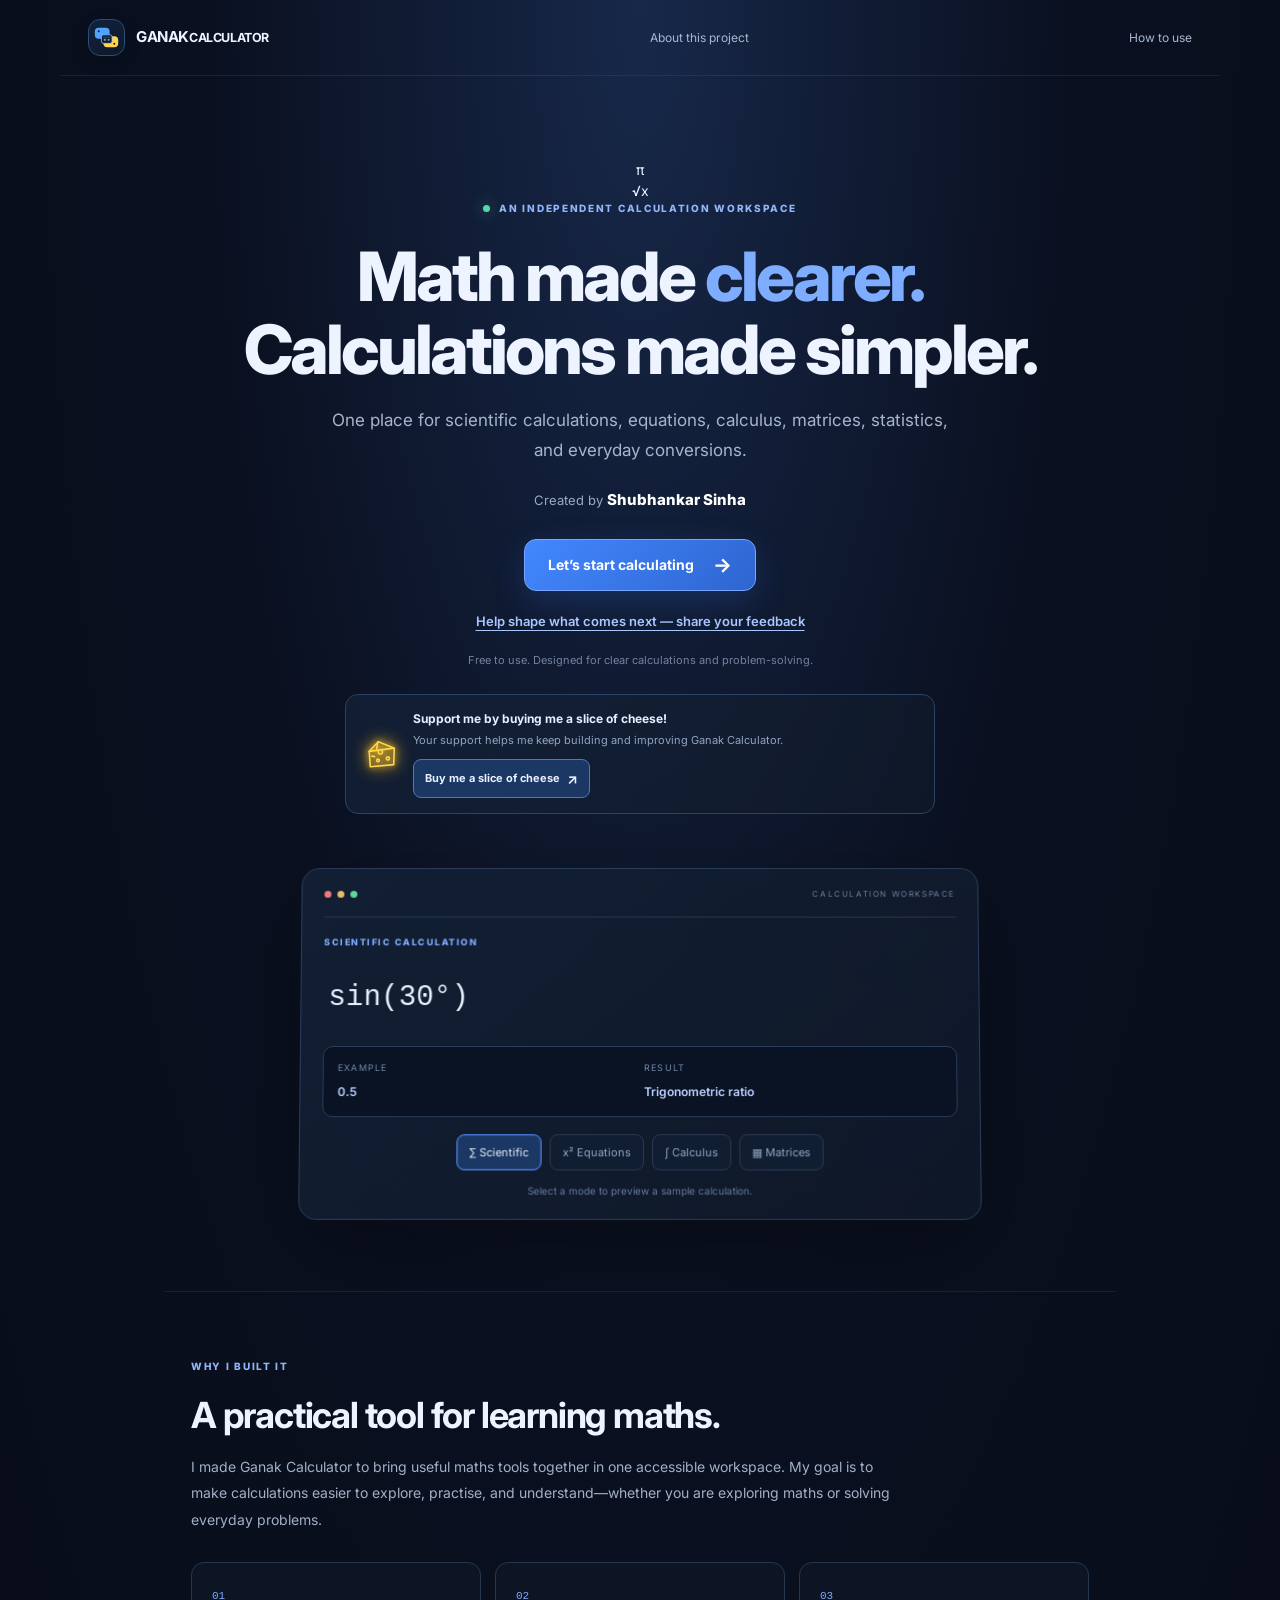
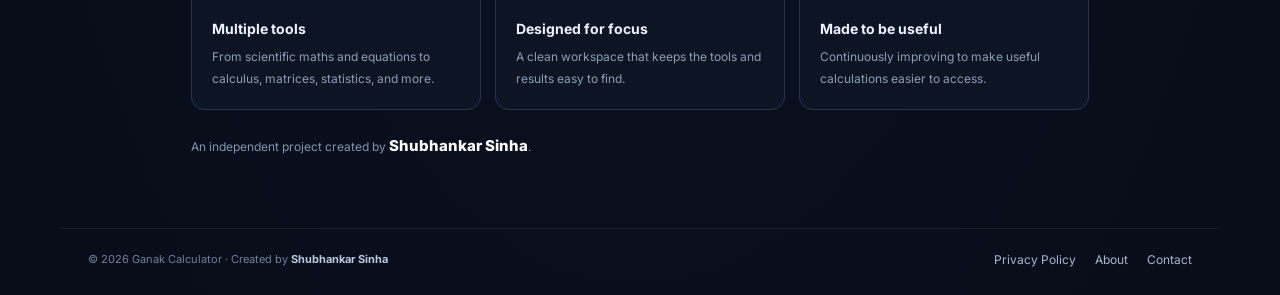
==== commit 06b516e7: "Rebrand project as Ganak Calculator" ====
--- a/frontend/index.html
+++ b/frontend/index.html
@@ -11,19 +11,19 @@
   <meta charset="utf-8">
   <meta name="viewport" content="width=device-width, initial-scale=1">
   <meta name="theme-color" content="#0b1020">
-  <meta name="description" content="Yukti — a mathematics workspace with clear, step-by-step solutions.">
+  <meta name="description" content="Ganak Calculator — scientific calculations, equations, graphing, and clear step-by-step mathematical solutions.">
   <meta name="google-site-verification" content="RgC2Hb6HQYDUJrblJwoJY5KE3Y6QeeEOkPnwSNAw_0A" />
   <meta name="google-adsense-account" content="ca-pub-2614056710691283">
   <script async src="https://pagead2.googlesyndication.com/pagead/js/adsbygoogle.js?client=ca-pub-2614056710691283"
      crossorigin="anonymous"></script>
-  <title>Yukti</title>
+  <title>Ganak Calculator</title>
 <script type="application/ld+json">
 {
   "@context": "https://schema.org",
   "@type": "WebSite",
-  "name": "Yukti",
-  "alternateName": "Yukti",
-  "url": "https://python-calculator-pro-site.onrender.com/"
+  "name": "Ganak Calculator",
+  "alternateName": "Ganak Calculator",
+  "url": "https://ganak-calculator.onrender.com/"
 }
 </script>
   <link rel="stylesheet" href="./styles.css?v=feedback-1">
@@ -33,7 +33,7 @@
 <body>
   <main class="home-page" id="home-page">
     <header class="home-nav">
-      <a class="home-brand" href="#home-page" aria-label="Yukti home"><span class="home-brand-mark" aria-hidden="true"><svg viewBox="0 0 64 64" role="img"><path d="M12 7h18a10 10 0 0 1 10 10v8H26a6 6 0 0 0-6 6v4H12A10 10 0 0 1 2 25V17A10 10 0 0 1 12 7Z" fill="#4da3ff"/><circle cx="12" cy="16" r="2.4" fill="#0b1020"/><path d="M52 57H34a10 10 0 0 1-10-10v-8h14a6 6 0 0 0 6-6v-4h8a10 10 0 0 1 10 10v8a10 10 0 0 1-10 10Z" fill="#ffd34f"/><circle cx="52" cy="48" r="2.4" fill="#0b1020"/><rect x="19" y="25" width="27" height="22" rx="5" fill="#101b31" stroke="#8ac5ff" stroke-width="2"/><rect x="23" y="29" width="19" height="5" rx="1.5" fill="#19385d"/><path d="M26 38h4m-2-2v4m8-2h3m-1.5-1.5v3" stroke="#7ed8ff" stroke-width="1.8" stroke-linecap="round"/></svg></span><span>Yukti <b>Pro</b></span></a>
+      <a class="home-brand" href="#home-page" aria-label="Ganak Calculator home"><span class="home-brand-mark" aria-hidden="true"><svg viewBox="0 0 64 64" role="img"><path d="M12 7h18a10 10 0 0 1 10 10v8H26a6 6 0 0 0-6 6v4H12A10 10 0 0 1 2 25V17A10 10 0 0 1 12 7Z" fill="#4da3ff"/><circle cx="12" cy="16" r="2.4" fill="#0b1020"/><path d="M52 57H34a10 10 0 0 1-10-10v-8h14a6 6 0 0 0 6-6v-4h8a10 10 0 0 1 10 10v8a10 10 0 0 1-10 10Z" fill="#ffd34f"/><circle cx="52" cy="48" r="2.4" fill="#0b1020"/><rect x="19" y="25" width="27" height="22" rx="5" fill="#101b31" stroke="#8ac5ff" stroke-width="2"/><rect x="23" y="29" width="19" height="5" rx="1.5" fill="#19385d"/><path d="M26 38h4m-2-2v4m8-2h3m-1.5-1.5v3" stroke="#7ed8ff" stroke-width="1.8" stroke-linecap="round"/></svg></span><span class="home-brand-copy"><strong>GANAK</strong><small>CALCULATOR</small></span></a>
       <a class="home-nav-link" href="#about">About this project</a>
       <a class="home-nav-link" href="./how-to.html">How to use</a>
     </header>
@@ -46,9 +46,9 @@
       <a class="home-start-button" href="#calculator" id="start-calculating">Let’s start calculating <span aria-hidden="true">→</span></a>
       <button class="home-feedback-link" type="button" data-open-feedback>Help shape what comes next — share your feedback</button>
       <p class="home-note">Free to use. Designed for clear calculations and problem-solving.</p>
-      <aside class="home-support" aria-label="Support Yukti">
+      <aside class="home-support" aria-label="Support Ganak Calculator">
         <div class="support-symbol cheese-symbol" aria-hidden="true"><svg viewBox="0 0 64 64" focusable="false"><path d="M8 27 25 9l30 12-1 31-44 4-2-29Z"/><path d="m8 27 46-6M24 10l-2 12M13 36l5 1m15-9a4 4 0 1 0 0 .1m13 12a3 3 0 1 0 0 .1M27 44a2.5 2.5 0 1 0 0 .1"/></svg></div>
-        <div><strong>Support me by buying me a slice of cheese!</strong><p>Your support helps me keep building and improving Yukti.</p><a class="support-link" href="https://buymeacoffee.com/Shubhankar_" target="_blank" rel="noopener noreferrer">Buy me a slice of cheese <span aria-hidden="true">↗</span></a></div>
+        <div><strong>Support me by buying me a slice of cheese!</strong><p>Your support helps me keep building and improving Ganak Calculator.</p><a class="support-link" href="https://buymeacoffee.com/Shubhankar_" target="_blank" rel="noopener noreferrer">Buy me a slice of cheese <span aria-hidden="true">↗</span></a></div>
       </aside>
       <div class="home-preview" aria-label="Examples of supported math tools">
         <div class="preview-top"><span></span><span></span><span></span><small>CALCULATION WORKSPACE</small></div>
@@ -67,11 +67,11 @@
     <section class="home-about" id="about">
       <div class="home-section-label">WHY I BUILT IT</div>
       <h2>A practical tool for learning maths.</h2>
-      <p>I made Yukti to bring useful maths tools together in one accessible workspace. My goal is to make calculations easier to explore, practise, and understand—whether you are exploring maths or solving everyday problems.</p>
+      <p>I made Ganak Calculator to bring useful maths tools together in one accessible workspace. My goal is to make calculations easier to explore, practise, and understand—whether you are exploring maths or solving everyday problems.</p>
       <div class="home-feature-row"><article><span>01</span><h3>Multiple tools</h3><p>From scientific maths and equations to calculus, matrices, statistics, and more.</p></article><article><span>02</span><h3>Designed for focus</h3><p>A clean workspace that keeps the tools and results easy to find.</p></article><article><span>03</span><h3>Made to be useful</h3><p>Continuously improving to make useful calculations easier to access.</p></article></div>
       <div class="home-author-note">An independent project created by <strong>Shubhankar Sinha</strong>.</div>
     </section>
-    <footer class="home-footer"><span>© <span id="home-year">2026</span> Yukti · Created by <strong>Shubhankar Sinha</strong></span><nav aria-label="Site information"><a href="./privacy.html">Privacy Policy</a><a href="./about.html">About</a><a href="mailto:pythoncalculatorpro.contact@gmail.com">Contact</a></nav></footer>
+    <footer class="home-footer"><span>© <span id="home-year">2026</span> Ganak Calculator · Created by <strong>Shubhankar Sinha</strong></span><nav aria-label="Site information"><a href="./privacy.html">Privacy Policy</a><a href="./about.html">About</a><a href="mailto:pythoncalculatorpro.contact@gmail.com">Contact</a></nav></footer>
   </main>
   <dialog class="feedback-dialog" id="feedback-dialog" aria-labelledby="feedback-title">
     <iframe name="feedback-submit-frame" id="feedback-submit-frame" title="Feedback submission" hidden></iframe>
@@ -93,7 +93,7 @@
       <label for="feedback-email">Your email (required, so I can follow up if needed)</label>
       <input id="feedback-email" name="email" type="email" maxlength="254" autocomplete="email" placeholder="you@example.com" required aria-required="true">
       <div class="feedback-honeypot" aria-hidden="true"><label for="feedback-company">Leave this field empty</label><input id="feedback-company" name="_honey" tabindex="-1" autocomplete="off">
-      <input type="hidden" name="_subject" value="Yukti — feedback">
+      <input type="hidden" name="_subject" value="Ganak Calculator — feedback">
       <input type="hidden" name="_template" value="table">
       <input type="hidden" name="_captcha" value="false"></div>
       <p class="feedback-privacy">Your email is required so the project owner can contact you about a reported issue. Feedback is sent through FormSubmit to the project owner’s Gmail inbox. Please do not include passwords or sensitive personal information.</p>
@@ -105,9 +105,9 @@
     <div class="math-wallpaper" aria-hidden="true"><span>√2</span><span>π</span><span>∫ f(x) dx</span><span> E = mc²</span><span>∑ xᵢ</span><span>Δx → 0</span><span> a² + b²</span><span>∞</span><span>sin θ</span><span> lim</span><span>∂y/∂x</span><span>√(x² + 1)</span></div>
     <div class="mobile-scrim" data-close-drawer hidden></div>
     <aside class="sidebar" id="sidebar" aria-label="Calculator tools">
-      <a class="brand" href="#" aria-label="Yukti dashboard">
+      <a class="brand" href="#" aria-label="Ganak Calculator dashboard">
         <span class="brand-mark" aria-hidden="true"><svg viewBox="0 0 64 64"><path d="M12 7h18a10 10 0 0 1 10 10v8H26a6 6 0 0 0-6 6v4H12A10 10 0 0 1 2 25V17A10 10 0 0 1 12 7Z" fill="#4da3ff"/><circle cx="12" cy="16" r="2.4" fill="#0b1020"/><path d="M52 57H34a10 10 0 0 1-10-10v-8h14a6 6 0 0 0 6-6v-4h8a10 10 0 0 1 10 10v8a10 10 0 0 1-10 10Z" fill="#ffd34f"/><circle cx="52" cy="48" r="2.4" fill="#0b1020"/><rect x="19" y="25" width="27" height="22" rx="5" fill="#101b31" stroke="#8ac5ff" stroke-width="2"/><rect x="23" y="29" width="19" height="5" rx="1.5" fill="#19385d"/><path d="M26 38h4m-2-2v4m8-2h3m-1.5-1.5v3" stroke="#7ed8ff" stroke-width="1.8" stroke-linecap="round"/></svg></span>
-        <span class="brand-copy"><strong>Yukti</strong><small>MATH WORKSPACE</small></span>
+        <span class="brand-copy"><strong>GANAK</strong><small>CALCULATOR</small></span>
       </a>
       <div class="nav-label">WORKSPACE</div>
       <nav class="tool-nav" aria-label="Calculator tools">
@@ -139,7 +139,7 @@
         <div class="topbar-actions">
             <button class="topbar-feedback-button" type="button" data-open-feedback>Feedback</button>
           <span class="api-status" id="api-status" role="status" aria-live="polite"><span class="status-dot status-dot-muted"></span><span>Checking API…</span></span>
-          <div class="avatar" aria-label="Yukti">Y</div>
+          <div class="avatar" aria-label="Ganak Calculator">Y</div>
         </div>
       </header>
       <div class="workspace-content">
@@ -151,7 +151,7 @@
           </div>
         </section>
         <div id="tool-workspace" class="tool-workspace"></div>
-        <footer class="workspace-footer"><span>Yukti</span><span>Calculations are handled by the Python API.</span></footer>
+        <footer class="workspace-footer"><span>Ganak Calculator</span><span>Calculations are handled by the Python API.</span></footer>
       </div>
     </main>
   </div>
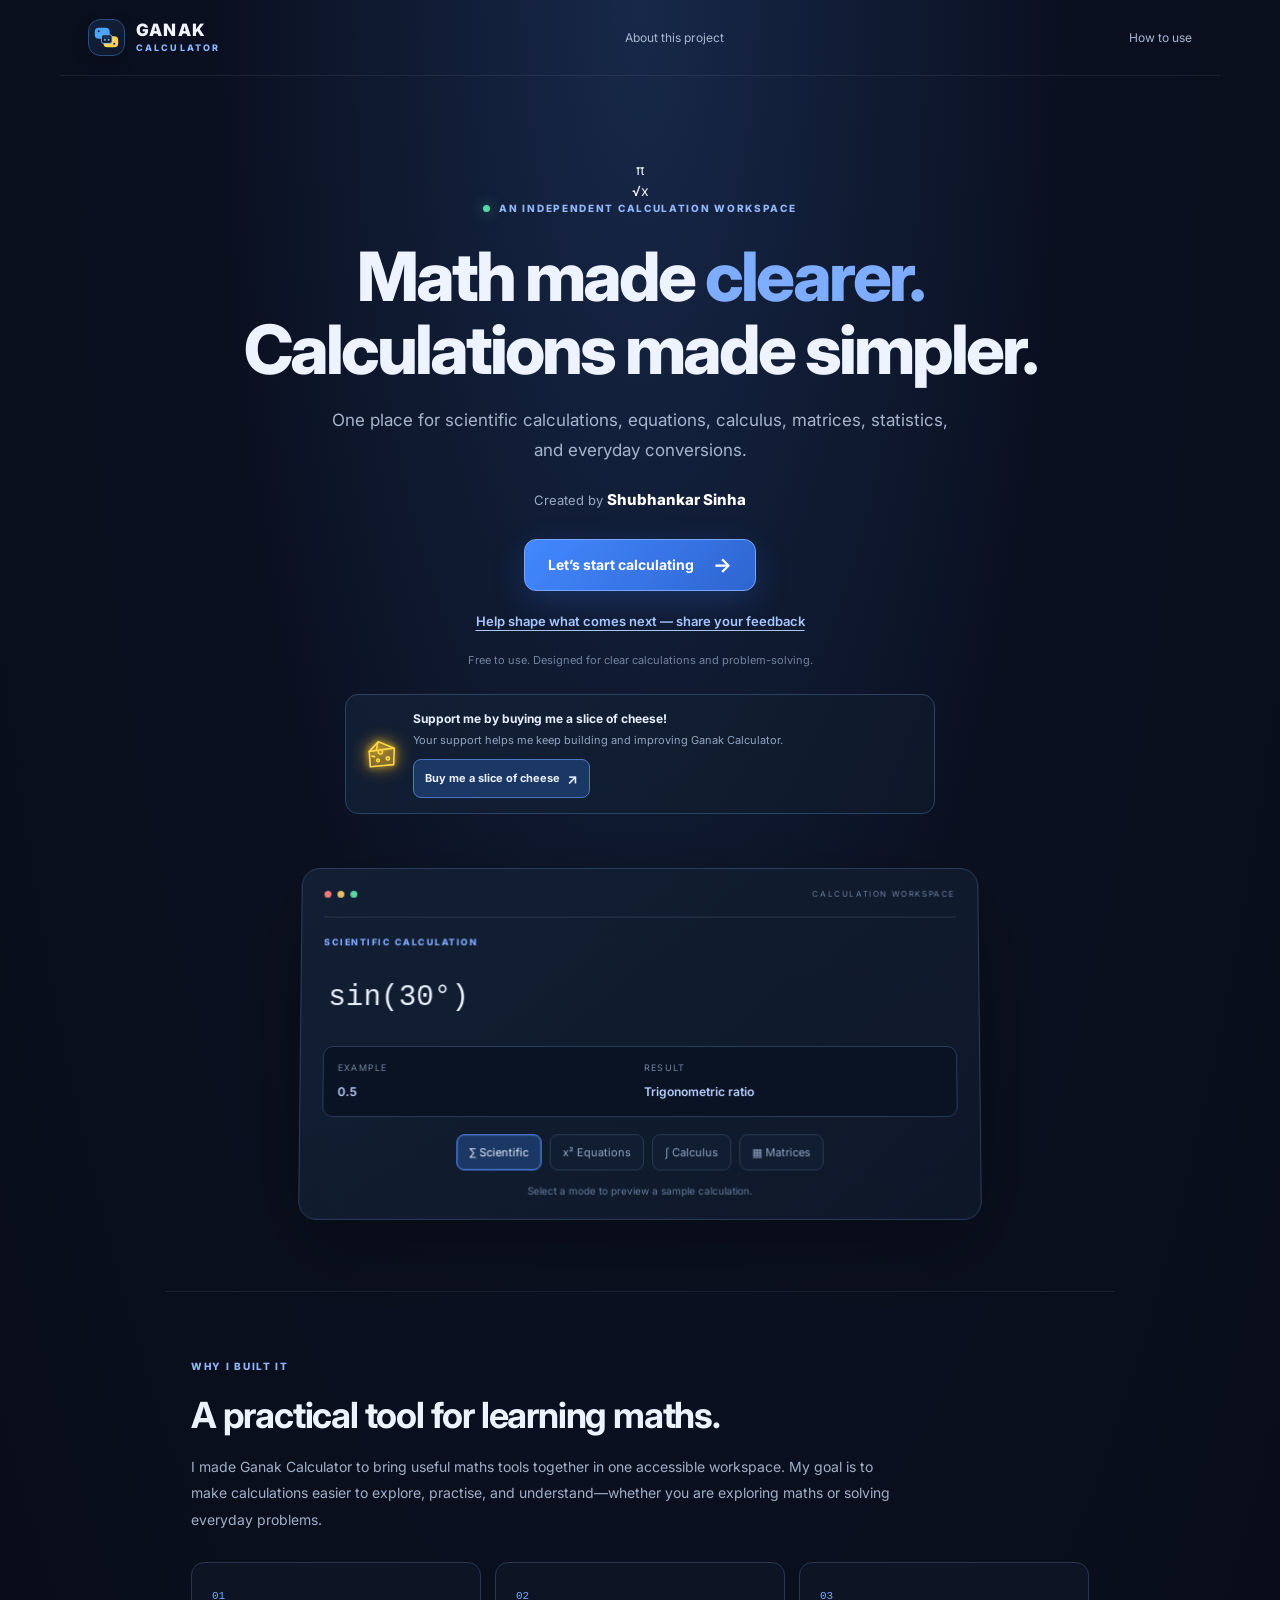
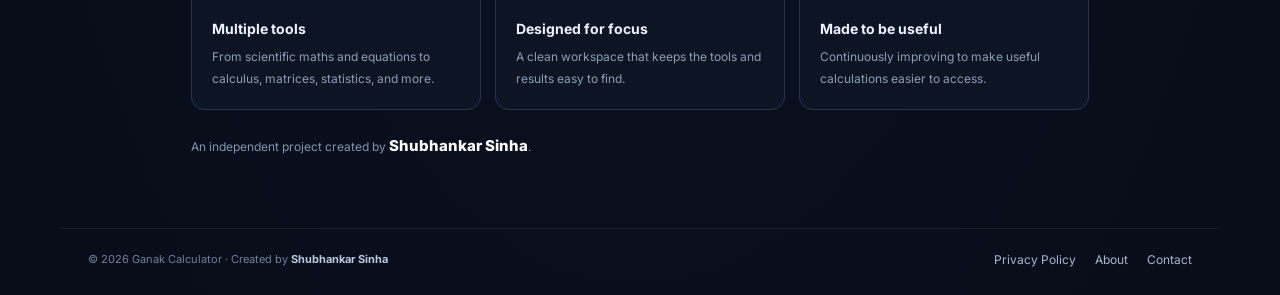
==== commit 6e1a8896: "Point Ganak Calculator metadata to its new domain" ====
--- a/frontend/index.html
+++ b/frontend/index.html
@@ -23,7 +23,7 @@
   "@type": "WebSite",
   "name": "Ganak Calculator",
   "alternateName": "Ganak Calculator",
-  "url": "https://ganak-calculator.onrender.com/"
+  "url": "https://ganakcalculator.onrender.com/"
 }
 </script>
   <link rel="stylesheet" href="./styles.css?v=feedback-1">
--- a/frontend/styles.css
+++ b/frontend/styles.css
@@ -391,3 +391,13 @@
 .bmi-category-line{margin:14px 0 0;color:#e9f0fc;font-size:13px;font-weight:700}
 .bmi-scale-note{margin:8px 0 0;color:#93a7c3;font-size:10px;line-height:1.65}
 @media(max-width:480px){.bmi-scale-card{padding:15px 11px}.bmi-scale-labels{grid-template-columns:18.5fr 6.5fr 5fr 10fr}.bmi-scale-labels span{font-size:8px}}
+
+/* GANAK wordmark: product name first, category directly underneath. */
+.home-brand-copy{display:flex;flex-direction:column;align-items:flex-start;gap:0;line-height:1.05}
+.home-brand-copy strong{font-size:17px;font-weight:850;letter-spacing:1.2px;color:#f1f5ff}
+.home-brand-copy small{margin-top:3px;color:#8ab5ff;font-size:9px;font-weight:800;letter-spacing:2.1px}
+
+/* GANAK wordmark: product name first, category directly underneath. */
+.home-brand-copy{display:flex;flex-direction:column;align-items:flex-start;gap:0;line-height:1.05}
+.home-brand-copy strong{font-size:17px;font-weight:850;letter-spacing:1.2px;color:#f1f5ff}
+.home-brand-copy small{margin-top:3px;color:#8ab5ff;font-size:9px;font-weight:800;letter-spacing:2.1px}
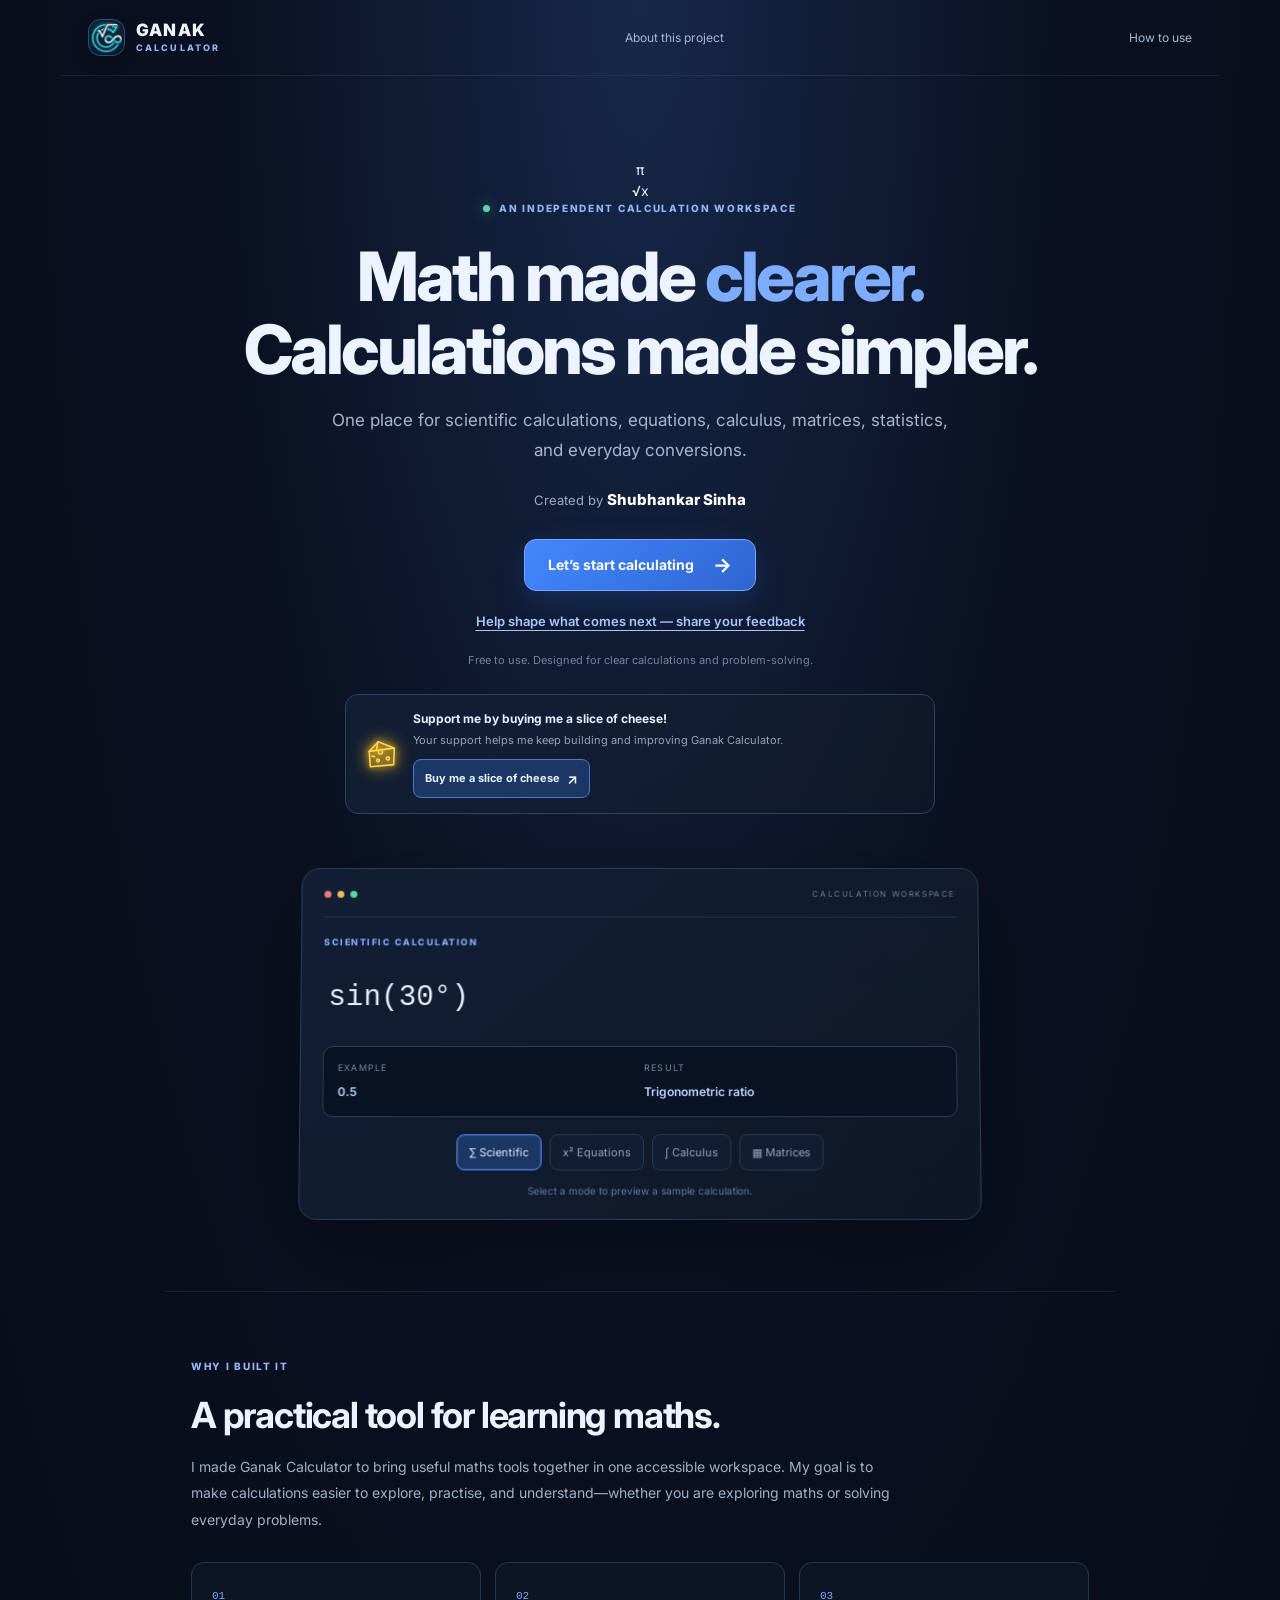
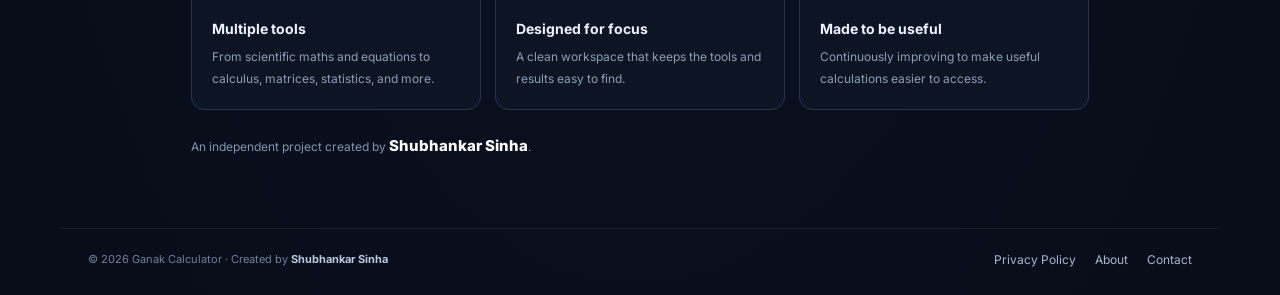
==== commit 4ad2b0af: "Apply official Ganak logo across the website" ====
--- a/frontend/index.html
+++ b/frontend/index.html
@@ -26,14 +26,16 @@
   "url": "https://ganakcalculator.onrender.com/"
 }
 </script>
-  <link rel="stylesheet" href="./styles.css?v=feedback-1">
+  <link rel="stylesheet" href="./styles.css?v=ganak-logo-1">
   <script src="./config.js" defer></script>
   <script src="./app.js?v=feedback-2" defer></script>
+<script>(function(){if(location.hostname==="python-calculator-pro-site.onrender.com"){location.replace("https://ganakcalculator.onrender.com"+location.pathname+location.search+location.hash);}})();</script>
+<link rel="icon" type="image/jpeg" href="./assets/ganak-logo-icon.jpg"><link rel="apple-touch-icon" href="./assets/ganak-logo-icon.jpg">
 </head>
 <body>
   <main class="home-page" id="home-page">
     <header class="home-nav">
-      <a class="home-brand" href="#home-page" aria-label="Ganak Calculator home"><span class="home-brand-mark" aria-hidden="true"><svg viewBox="0 0 64 64" role="img"><path d="M12 7h18a10 10 0 0 1 10 10v8H26a6 6 0 0 0-6 6v4H12A10 10 0 0 1 2 25V17A10 10 0 0 1 12 7Z" fill="#4da3ff"/><circle cx="12" cy="16" r="2.4" fill="#0b1020"/><path d="M52 57H34a10 10 0 0 1-10-10v-8h14a6 6 0 0 0 6-6v-4h8a10 10 0 0 1 10 10v8a10 10 0 0 1-10 10Z" fill="#ffd34f"/><circle cx="52" cy="48" r="2.4" fill="#0b1020"/><rect x="19" y="25" width="27" height="22" rx="5" fill="#101b31" stroke="#8ac5ff" stroke-width="2"/><rect x="23" y="29" width="19" height="5" rx="1.5" fill="#19385d"/><path d="M26 38h4m-2-2v4m8-2h3m-1.5-1.5v3" stroke="#7ed8ff" stroke-width="1.8" stroke-linecap="round"/></svg></span><span class="home-brand-copy"><strong>GANAK</strong><small>CALCULATOR</small></span></a>
+      <a class="home-brand" href="#home-page" aria-label="Ganak Calculator home"><span class="home-brand-mark" aria-hidden="true"><img src="./assets/ganak-logo-icon.jpg" alt=""></span><span class="home-brand-copy"><strong>GANAK</strong><small>CALCULATOR</small></span></a>
       <a class="home-nav-link" href="#about">About this project</a>
       <a class="home-nav-link" href="./how-to.html">How to use</a>
     </header>
@@ -106,7 +108,7 @@
     <div class="mobile-scrim" data-close-drawer hidden></div>
     <aside class="sidebar" id="sidebar" aria-label="Calculator tools">
       <a class="brand" href="#" aria-label="Ganak Calculator dashboard">
-        <span class="brand-mark" aria-hidden="true"><svg viewBox="0 0 64 64"><path d="M12 7h18a10 10 0 0 1 10 10v8H26a6 6 0 0 0-6 6v4H12A10 10 0 0 1 2 25V17A10 10 0 0 1 12 7Z" fill="#4da3ff"/><circle cx="12" cy="16" r="2.4" fill="#0b1020"/><path d="M52 57H34a10 10 0 0 1-10-10v-8h14a6 6 0 0 0 6-6v-4h8a10 10 0 0 1 10 10v8a10 10 0 0 1-10 10Z" fill="#ffd34f"/><circle cx="52" cy="48" r="2.4" fill="#0b1020"/><rect x="19" y="25" width="27" height="22" rx="5" fill="#101b31" stroke="#8ac5ff" stroke-width="2"/><rect x="23" y="29" width="19" height="5" rx="1.5" fill="#19385d"/><path d="M26 38h4m-2-2v4m8-2h3m-1.5-1.5v3" stroke="#7ed8ff" stroke-width="1.8" stroke-linecap="round"/></svg></span>
+        <span class="brand-mark" aria-hidden="true"><img src="./assets/ganak-logo-icon.jpg" alt=""></span>
         <span class="brand-copy"><strong>GANAK</strong><small>CALCULATOR</small></span>
       </a>
       <div class="nav-label">WORKSPACE</div>
@@ -139,7 +141,7 @@
         <div class="topbar-actions">
             <button class="topbar-feedback-button" type="button" data-open-feedback>Feedback</button>
           <span class="api-status" id="api-status" role="status" aria-live="polite"><span class="status-dot status-dot-muted"></span><span>Checking API…</span></span>
-          <div class="avatar" aria-label="Ganak Calculator">Y</div>
+          <div class="avatar" aria-label="Ganak Calculator">G</div>
         </div>
       </header>
       <div class="workspace-content">
--- a/frontend/styles.css
+++ b/frontend/styles.css
@@ -283,7 +283,7 @@
 @media(prefers-reduced-motion:reduce){.preview-tool{transition:none}}
 
 /* Distinct brand and scientific-calculator icons */
-.home-brand-mark svg,.brand-mark svg{display:block;width:100%;height:100%;padding:3px;overflow:visible}
+.home-brand-mark img,.brand-mark img{display:block;width:100%;height:100%;object-fit:cover;border-radius:inherit}
 .home-brand-mark{padding:2px;background:linear-gradient(145deg,#12223c,#0e182b);border:1px solid #2a4d79;box-shadow:0 5px 16px #0003}
 .brand-mark{padding:2px;background:linear-gradient(145deg,#12223c,#0e182b);border:1px solid #2a4d79}
 .nav-icon-calculator{width:20px;height:22px;flex-basis:20px}
